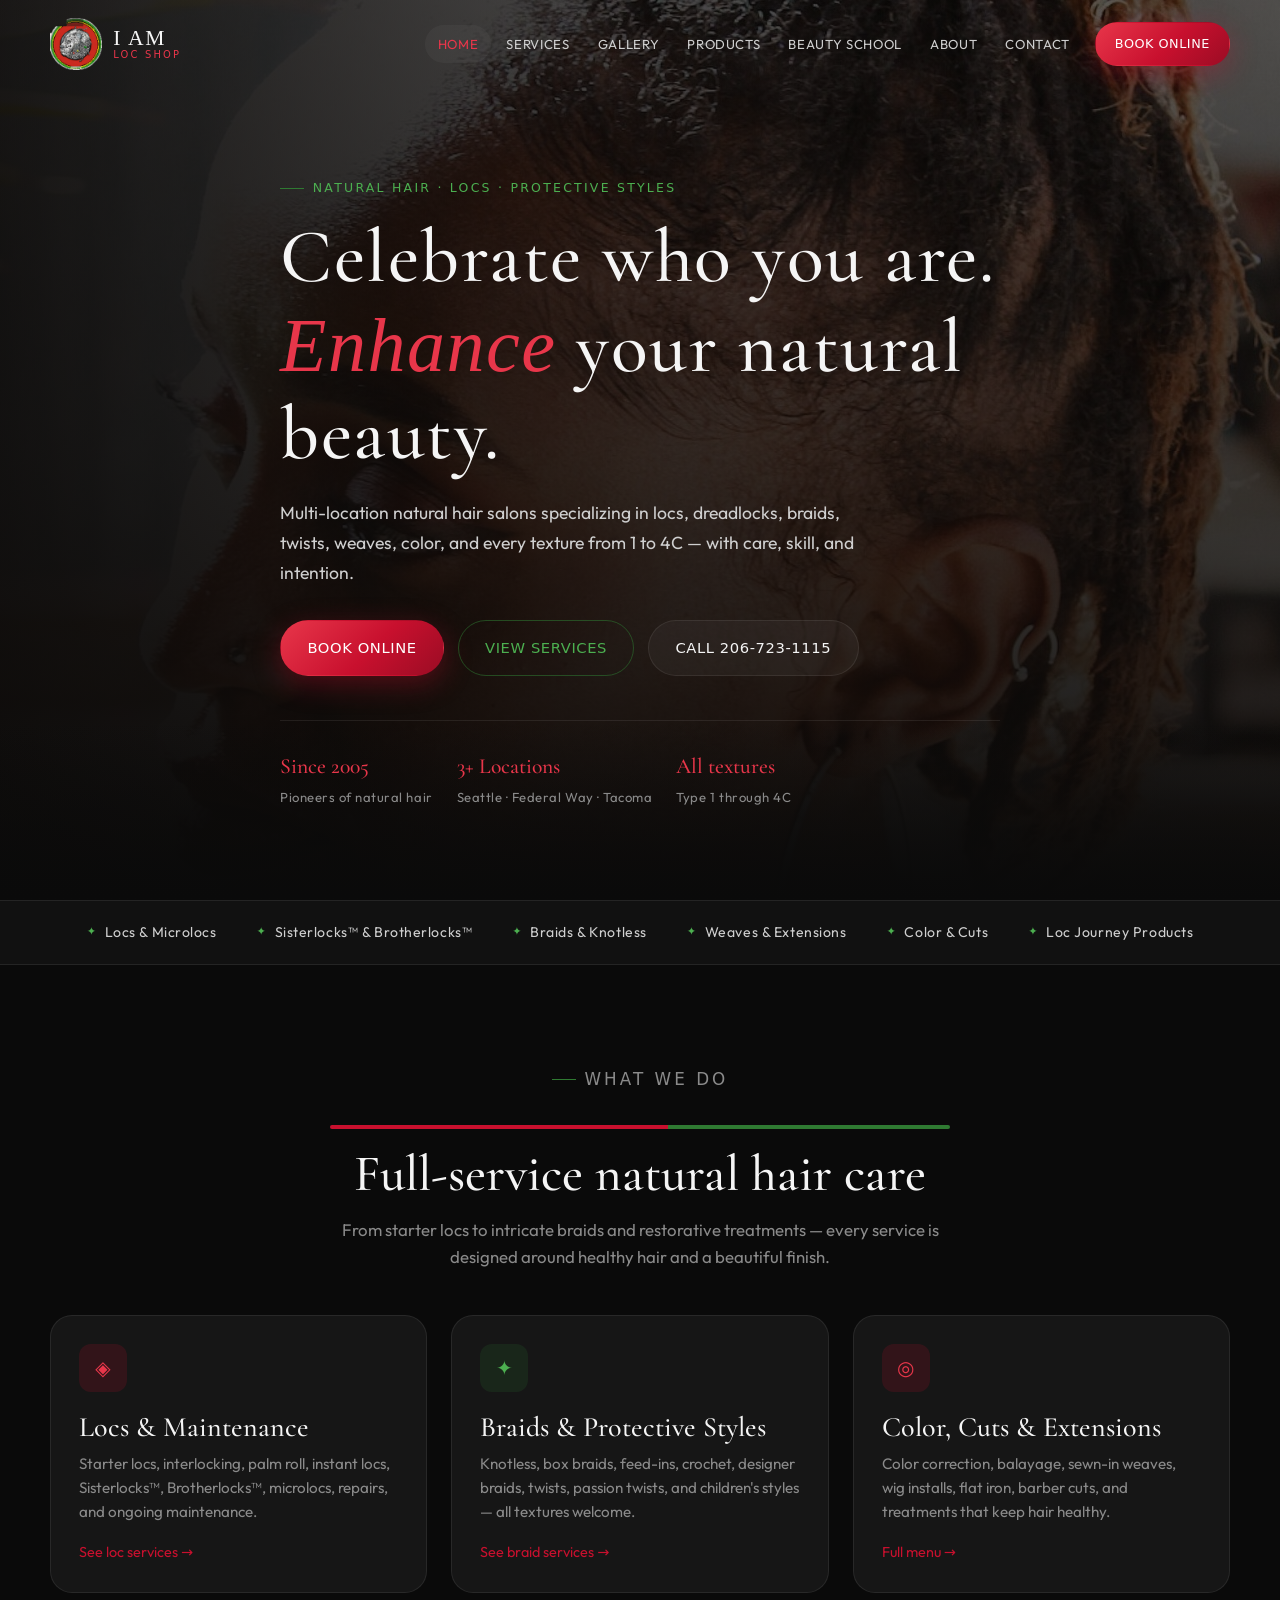
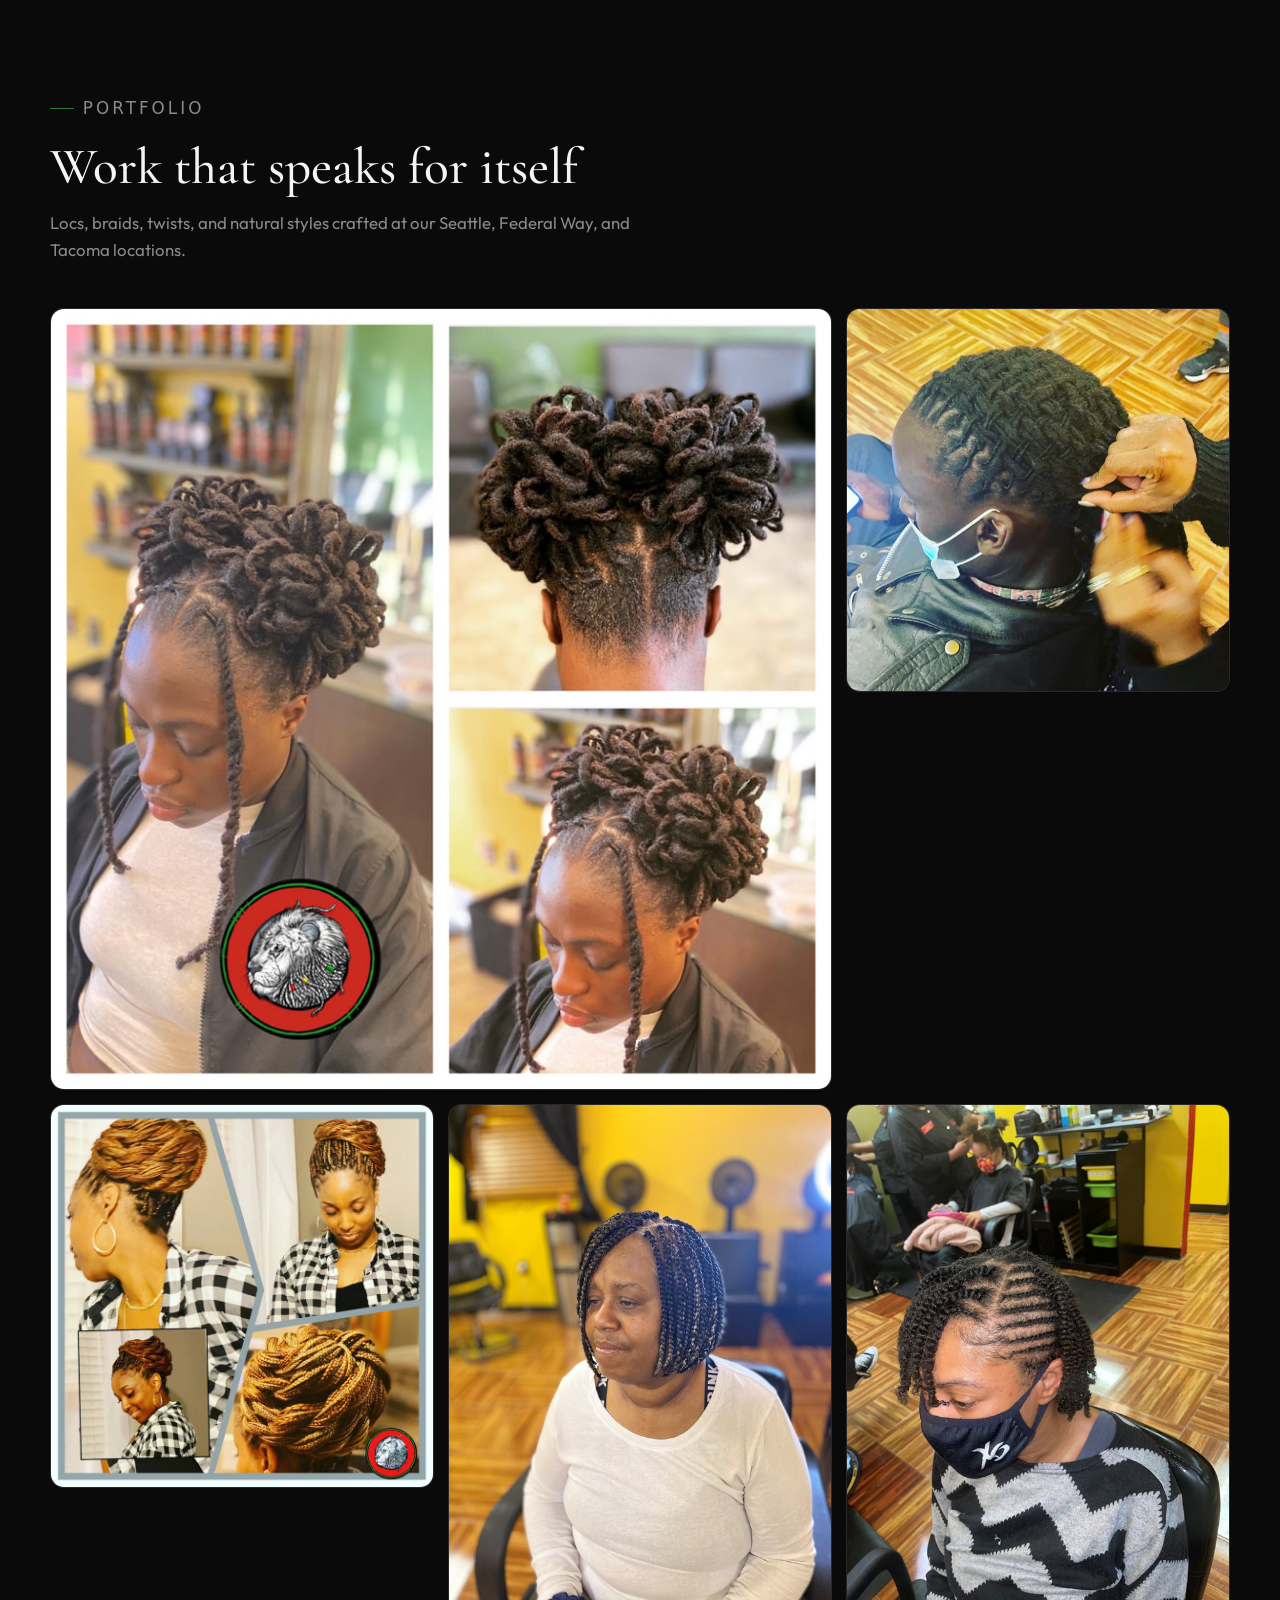
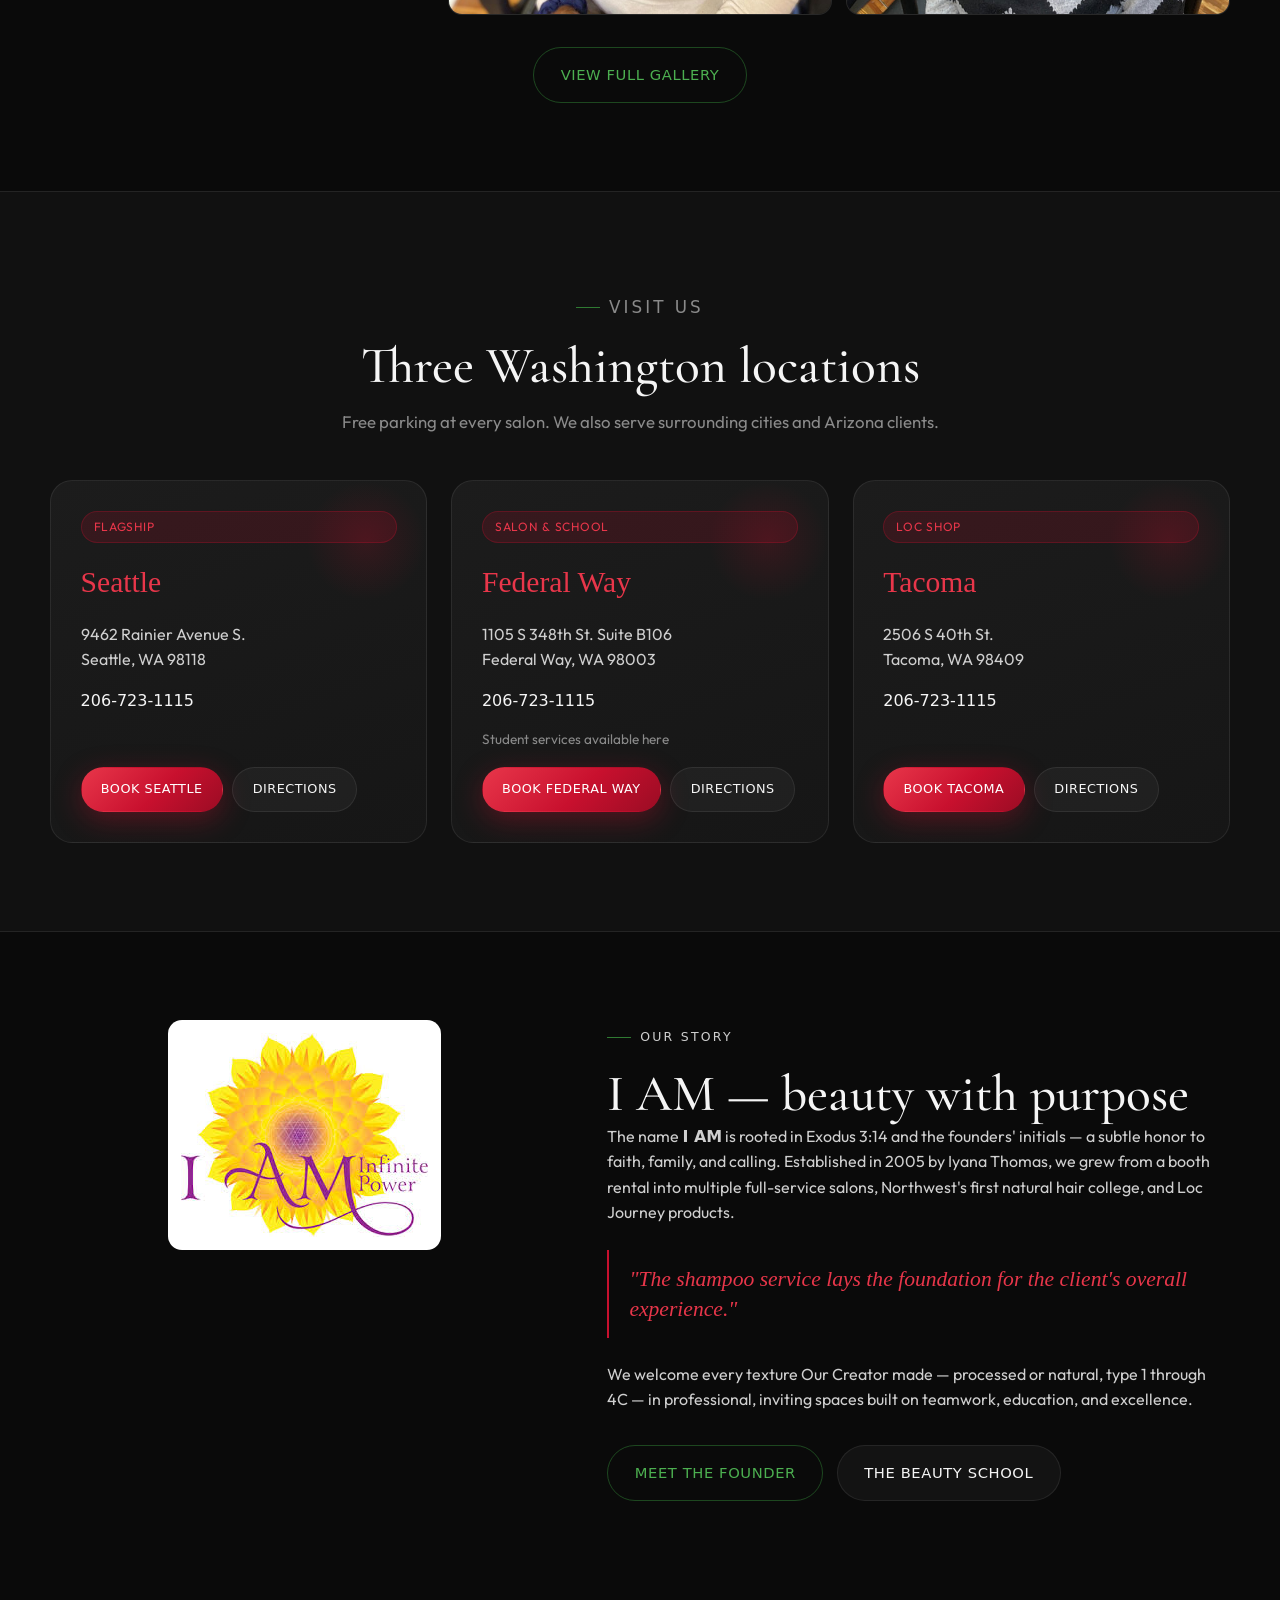
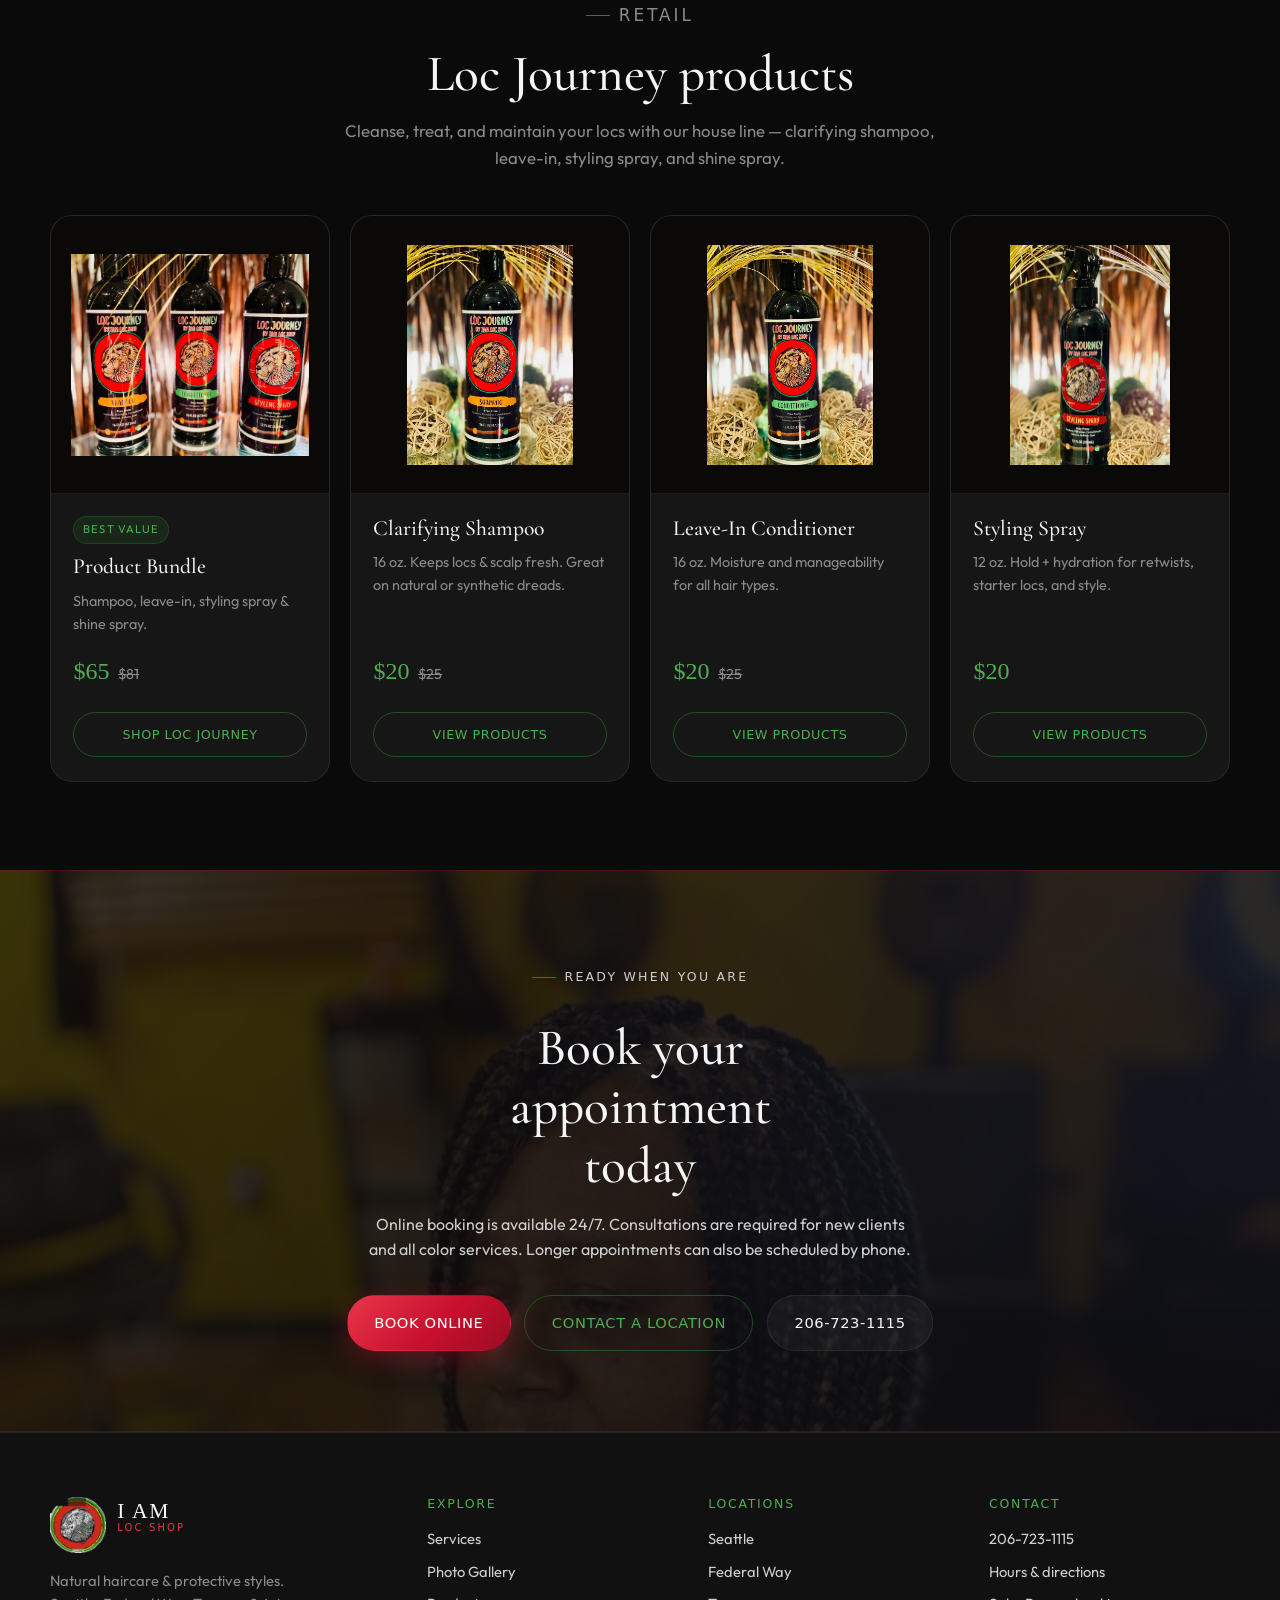
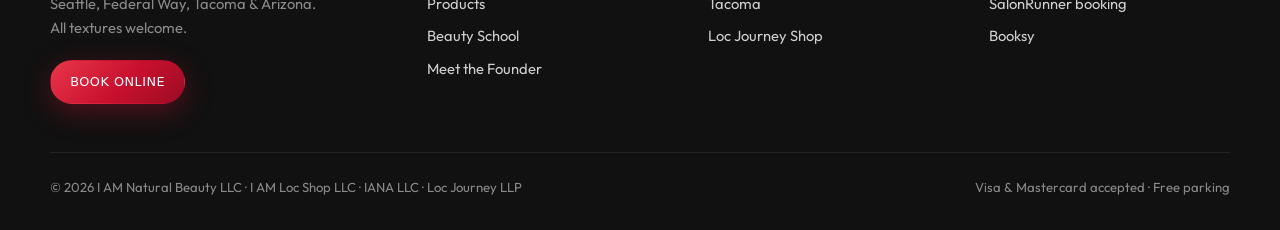
==== index.html @ d6b42af1 "Initial commit: I AM Loc Shop red theme static site. Standalone HTML/CSS/JS with local fonts, galler" ====
<!DOCTYPE html>
<html lang="en">
<head>
  <meta charset="UTF-8" />
  <meta name="viewport" content="width=device-width, initial-scale=1.0" />
  <title>I AM Loc Shop [Red] | Natural Hair Salon — Seattle, Federal Way, Tacoma &amp; Arizona</title>
  <meta name="description" content="Premier natural haircare &amp; protective styles salon for locs, dreadlocks, braids, weaves, twists, color, and more. Locations in Seattle, Federal Way, Tacoma, WA and Arizona." />
  <link rel="preload" href="assets/fonts/Outfit-normal-400-28.woff2" as="font" type="font/woff2" crossorigin />
  <link rel="preload" href="assets/fonts/CormorantGaramond-normal-500-19.woff2" as="font" type="font/woff2" crossorigin />
  <link rel="stylesheet" href="css/fonts.css" />
  <link rel="stylesheet" href="css/styles.css" />
  <link rel="icon" href="assets/favicon-32.png" type="image/png" />
</head>
<body>
  <header class="site-header">
    <div class="header-inner">
      <a href="index.html" class="logo" aria-label="I AM Loc Shop home">
        <img src="assets/logo.png" alt="I AM Loc Shop logo" width="52" height="52" />
        <div class="logo-text">I AM<span>Loc Shop</span></div>
      </a>
      <nav class="nav" aria-label="Primary">
        <a href="index.html" class="active">Home</a>
        <a href="services.html">Services</a>
        <a href="gallery.html">Gallery</a>
        <a href="products.html">Products</a>
        <a href="school.html">Beauty School</a>
        <a href="about.html">About</a>
        <a href="contact.html">Contact</a>
      </nav>
      <div class="header-cta">
        <a class="btn btn-primary btn-sm" href="https://app.salonrunner.com/customer/login.htm?id=27728" target="_blank" rel="noopener">Book Online</a>
        <button class="nav-toggle" type="button" aria-label="Open menu" aria-expanded="false"><span></span></button>
      </div>
    </div>
  </header>

  <main>
    <section class="hero">
      <div class="hero-bg" aria-hidden="true"></div>
      <div class="hero-content">
        <p class="eyebrow">Natural hair · Locs · Protective styles</p>
        <h1>Celebrate who you are.<br /><em>Enhance</em> your natural beauty.</h1>
        <p class="lead" style="margin-top:1.25rem">
          Multi-location natural hair salons specializing in locs, dreadlocks, braids, twists, weaves, color, and every texture from 1 to 4C — with care, skill, and intention.
        </p>
        <div class="hero-actions">
          <a class="btn btn-primary" href="https://app.salonrunner.com/customer/login.htm?id=27728" target="_blank" rel="noopener">Book Online</a>
          <a class="btn btn-outline" href="services.html">View Services</a>
          <a class="btn btn-ghost" href="tel:2067231115">Call 206-723-1115</a>
        </div>
        <div class="hero-meta">
          <div>
            <strong>Since 2005</strong>
            <span>Pioneers of natural hair</span>
          </div>
          <div>
            <strong>3+ Locations</strong>
            <span>Seattle · Federal Way · Tacoma</span>
          </div>
          <div>
            <strong>All textures</strong>
            <span>Type 1 through 4C</span>
          </div>
        </div>
      </div>
    </section>

    <div class="strip">
      <div class="container strip-inner">
        <span>Locs &amp; Microlocs</span>
        <span>Sisterlocks™ &amp; Brotherlocks™</span>
        <span>Braids &amp; Knotless</span>
        <span>Weaves &amp; Extensions</span>
        <span>Color &amp; Cuts</span>
        <span>Loc Journey Products</span>
      </div>
    </div>

    <section class="section">
      <div class="container">
        <div class="section-head center reveal">
          <p class="eyebrow">What we do</p>
          <div class="brand-bar" aria-hidden="true"><span></span><span></span></div>
          <h2>Full-service natural hair care</h2>
          <p>From starter locs to intricate braids and restorative treatments — every service is designed around healthy hair and a beautiful finish.</p>
        </div>
        <div class="grid-3">
          <article class="card reveal">
            <div class="card-icon">◈</div>
            <h3>Locs &amp; Maintenance</h3>
            <p>Starter locs, interlocking, palm roll, instant locs, Sisterlocks™, Brotherlocks™, microlocs, repairs, and ongoing maintenance.</p>
            <a href="services.html#locs" class="text-gold" style="display:inline-block;margin-top:1rem;font-size:0.9rem">See loc services →</a>
          </article>
          <article class="card reveal">
            <div class="card-icon">✦</div>
            <h3>Braids &amp; Protective Styles</h3>
            <p>Knotless, box braids, feed-ins, crochet, designer braids, twists, passion twists, and children's styles — all textures welcome.</p>
            <a href="services.html#braids" class="text-gold" style="display:inline-block;margin-top:1rem;font-size:0.9rem">See braid services →</a>
          </article>
          <article class="card reveal">
            <div class="card-icon">◎</div>
            <h3>Color, Cuts &amp; Extensions</h3>
            <p>Color correction, balayage, sewn-in weaves, wig installs, flat iron, barber cuts, and treatments that keep hair healthy.</p>
            <a href="services.html" class="text-gold" style="display:inline-block;margin-top:1rem;font-size:0.9rem">Full menu →</a>
          </article>
        </div>
      </div>
    </section>

    <section class="section" style="padding-top:0">
      <div class="container">
        <div class="section-head reveal">
          <p class="eyebrow">Portfolio</p>
          <h2>Work that speaks for itself</h2>
          <p>Locs, braids, twists, and natural styles crafted at our Seattle, Federal Way, and Tacoma locations.</p>
        </div>
        <div class="gallery-grid reveal">
          <figure class="gallery-item">
            <img src="assets/gallery-1.jpg" alt="Loc petal style collage" loading="lazy" />
            <figcaption>Loc styles</figcaption>
          </figure>
          <figure class="gallery-item">
            <img src="assets/gallery-5.jpg" alt="Finished loc style" loading="lazy" />
            <figcaption>Locs</figcaption>
          </figure>
          <figure class="gallery-item">
            <img src="assets/gallery-3.jpg" alt="Single braids style" loading="lazy" />
            <figcaption>Braids</figcaption>
          </figure>
          <figure class="gallery-item">
            <img src="assets/gallery-11.jpg" alt="Braid design" loading="lazy" />
            <figcaption>Designer braids</figcaption>
          </figure>
          <figure class="gallery-item">
            <img src="assets/gallery-12.jpg" alt="Twist style" loading="lazy" />
            <figcaption>Twists</figcaption>
          </figure>
        </div>
        <div style="text-align:center;margin-top:2rem" class="reveal">
          <a class="btn btn-outline" href="gallery.html">View full gallery</a>
        </div>
      </div>
    </section>

    <section class="section" style="background:var(--bg-elevated);border-block:1px solid var(--border-soft)">
      <div class="container">
        <div class="section-head center reveal">
          <p class="eyebrow">Visit us</p>
          <h2>Three Washington locations</h2>
          <p>Free parking at every salon. We also serve surrounding cities and Arizona clients.</p>
        </div>
        <div class="grid-3">
          <article class="location-card reveal">
            <span class="pill">Flagship</span>
            <div class="city">Seattle</div>
            <address>9462 Rainier Avenue S.<br />Seattle, WA 98118</address>
            <a class="phone" href="tel:2067231115">206-723-1115</a>
            <div class="card-actions">
              <a class="btn btn-primary btn-sm" href="https://app.salonrunner.com/customer/login.htm?id=27728" target="_blank" rel="noopener">Book Seattle</a>
              <a class="btn btn-ghost btn-sm" href="https://maps.google.com/?q=9462+Rainier+Avenue+S+Seattle+WA+98118" target="_blank" rel="noopener">Directions</a>
            </div>
          </article>
          <article class="location-card reveal">
            <span class="pill">Salon &amp; School</span>
            <div class="city">Federal Way</div>
            <address>1105 S 348th St. Suite B106<br />Federal Way, WA 98003</address>
            <a class="phone" href="tel:2067231115">206-723-1115</a>
            <p class="text-muted" style="font-size:0.85rem">Student services available here</p>
            <div class="card-actions">
              <a class="btn btn-primary btn-sm" href="https://app.salonrunner.com/customer/login.htm?id=27728" target="_blank" rel="noopener">Book Federal Way</a>
              <a class="btn btn-ghost btn-sm" href="https://maps.google.com/?q=1105+S+348th+St+Suite+B106+Federal+Way+WA+98003" target="_blank" rel="noopener">Directions</a>
            </div>
          </article>
          <article class="location-card reveal">
            <span class="pill">Loc Shop</span>
            <div class="city">Tacoma</div>
            <address>2506 S 40th St.<br />Tacoma, WA 98409</address>
            <a class="phone" href="tel:2067231115">206-723-1115</a>
            <div class="card-actions">
              <a class="btn btn-primary btn-sm" href="https://app.salonrunner.com/customer/login.htm?id=27728" target="_blank" rel="noopener">Book Tacoma</a>
              <a class="btn btn-ghost btn-sm" href="https://maps.google.com/?q=2506+S+40th+St+Tacoma+WA+98409" target="_blank" rel="noopener">Directions</a>
            </div>
          </article>
        </div>
      </div>
    </section>

    <section class="section">
      <div class="container about-grid">
        <div class="about-photo reveal">
          <img src="assets/founder.jpg" alt="I AM Infinite Power — founder branding" width="247" height="204" />
        </div>
        <div class="about-copy reveal">
          <p class="eyebrow">Our story</p>
          <h2>I AM — beauty with purpose</h2>
          <p>
            The name <strong>I AM</strong> is rooted in Exodus 3:14 and the founders' initials — a subtle honor to faith, family, and calling. Established in 2005 by Iyana Thomas, we grew from a booth rental into multiple full-service salons, Northwest's first natural hair college, and Loc Journey products.
          </p>
          <blockquote>"The shampoo service lays the foundation for the client's overall experience."</blockquote>
          <p>
            We welcome every texture Our Creator made — processed or natural, type 1 through 4C — in professional, inviting spaces built on teamwork, education, and excellence.
          </p>
          <div class="hero-actions">
            <a class="btn btn-outline" href="about.html">Meet the founder</a>
            <a class="btn btn-ghost" href="school.html">The beauty school</a>
          </div>
        </div>
      </div>
    </section>

    <section class="section" style="padding-top:0">
      <div class="container">
        <div class="section-head center reveal">
          <p class="eyebrow">Retail</p>
          <h2>Loc Journey products</h2>
          <p>Cleanse, treat, and maintain your locs with our house line — clarifying shampoo, leave-in, styling spray, and shine spray.</p>
        </div>
        <div class="grid-4">
          <article class="product-card reveal">
            <div class="img-wrap"><img src="assets/product-bundle.jpeg" alt="Loc Journey Product Bundle" loading="lazy" /></div>
            <div class="body">
              <span class="badge">Best value</span>
              <h3>Product Bundle</h3>
              <p>Shampoo, leave-in, styling spray &amp; shine spray.</p>
              <div class="pricing"><span class="now">$65</span><span class="was">$81</span></div>
              <a class="btn btn-outline btn-sm btn-block" href="https://www.loc-journey.com/s/shop" target="_blank" rel="noopener">Shop Loc Journey</a>
            </div>
          </article>
          <article class="product-card reveal">
            <div class="img-wrap"><img src="assets/product-shampoo.jpeg" alt="Loc Journey Clarifying Shampoo" loading="lazy" /></div>
            <div class="body">
              <h3>Clarifying Shampoo</h3>
              <p>16 oz. Keeps locs &amp; scalp fresh. Great on natural or synthetic dreads.</p>
              <div class="pricing"><span class="now">$20</span><span class="was">$25</span></div>
              <a class="btn btn-outline btn-sm btn-block" href="products.html">View products</a>
            </div>
          </article>
          <article class="product-card reveal">
            <div class="img-wrap"><img src="assets/product-conditioner.jpeg" alt="Loc Journey Leave-In Conditioner" loading="lazy" /></div>
            <div class="body">
              <h3>Leave-In Conditioner</h3>
              <p>16 oz. Moisture and manageability for all hair types.</p>
              <div class="pricing"><span class="now">$20</span><span class="was">$25</span></div>
              <a class="btn btn-outline btn-sm btn-block" href="products.html">View products</a>
            </div>
          </article>
          <article class="product-card reveal">
            <div class="img-wrap"><img src="assets/product-styling.jpeg" alt="Loc Journey Styling Spray" loading="lazy" /></div>
            <div class="body">
              <h3>Styling Spray</h3>
              <p>12 oz. Hold + hydration for retwists, starter locs, and style.</p>
              <div class="pricing"><span class="now">$20</span></div>
              <a class="btn btn-outline btn-sm btn-block" href="products.html">View products</a>
            </div>
          </article>
        </div>
      </div>
    </section>

    <section class="cta-band">
      <div class="container reveal">
        <p class="eyebrow" style="justify-content:center">Ready when you are</p>
        <h2>Book your appointment today</h2>
        <p>Online booking is available 24/7. Consultations are required for new clients and all color services. Longer appointments can also be scheduled by phone.</p>
        <div class="cta-actions">
          <a class="btn btn-primary" href="https://app.salonrunner.com/customer/login.htm?id=27728" target="_blank" rel="noopener">Book Online</a>
          <a class="btn btn-outline" href="contact.html">Contact a location</a>
          <a class="btn btn-ghost" href="tel:2067231115">206-723-1115</a>
        </div>
      </div>
    </section>
  </main>

  <footer class="site-footer">
    <div class="container">
      <div class="footer-grid">
        <div class="footer-brand">
          <a href="index.html" class="logo" aria-label="I AM Loc Shop home">
            <img src="assets/logo.png" alt="I AM Loc Shop logo" width="56" height="56" />
            <div class="logo-text">I AM<span>Loc Shop</span></div>
          </a>
          <p>Natural haircare &amp; protective styles. Seattle, Federal Way, Tacoma &amp; Arizona. All textures welcome.</p>
          <a class="btn btn-primary btn-sm" href="https://app.salonrunner.com/customer/login.htm?id=27728" target="_blank" rel="noopener">Book Online</a>
        </div>
        <div class="footer-col">
          <h4>Explore</h4>
          <a href="services.html">Services</a>
          <a href="gallery.html">Photo Gallery</a>
          <a href="products.html">Products</a>
          <a href="school.html">Beauty School</a>
          <a href="about.html">Meet the Founder</a>
        </div>
        <div class="footer-col">
          <h4>Locations</h4>
          <a href="contact.html">Seattle</a>
          <a href="contact.html">Federal Way</a>
          <a href="contact.html">Tacoma</a>
          <a href="https://www.loc-journey.com/s/shop" target="_blank" rel="noopener">Loc Journey Shop</a>
        </div>
        <div class="footer-col">
          <h4>Contact</h4>
          <a href="tel:2067231115">206-723-1115</a>
          <a href="contact.html">Hours &amp; directions</a>
          <a href="https://app.salonrunner.com/customer/login.htm?id=27728" target="_blank" rel="noopener">SalonRunner booking</a>
          <a href="http://iamlocshop87.booksy.com/h/" target="_blank" rel="noopener">Booksy</a>
        </div>
      </div>
      <div class="footer-bottom">
        <span>&copy; <span data-year></span> I AM Natural Beauty LLC · I AM Loc Shop LLC · IANA LLC · Loc Journey LLP</span>
        <span>Visa &amp; Mastercard accepted · Free parking</span>
      </div>
    </div>
  </footer>

  <script src="js/main.js"></script>
</body>
</html>
---- css/fonts.css ----
/* Local self-hosted fonts
   font-display: optional reduces late-swap layout jump on refresh
*/

@font-face {
  font-family: 'Cormorant Garamond';
  font-style: italic;
  font-weight: 400;
  font-display: optional;
  src: url('../assets/fonts/CormorantGaramond-italic-400-0.woff2') format('woff2');
  unicode-range: U+0460-052F, U+1C80-1C8A, U+20B4, U+2DE0-2DFF, U+A640-A69F, U+FE2E-FE2F;
}

@font-face {
  font-family: 'Cormorant Garamond';
  font-style: italic;
  font-weight: 400;
  font-display: optional;
  src: url('../assets/fonts/CormorantGaramond-italic-400-1.woff2') format('woff2');
  unicode-range: U+0301, U+0400-045F, U+0490-0491, U+04B0-04B1, U+2116;
}

@font-face {
  font-family: 'Cormorant Garamond';
  font-style: italic;
  font-weight: 400;
  font-display: optional;
  src: url('../assets/fonts/CormorantGaramond-italic-400-2.woff2') format('woff2');
  unicode-range: U+0102-0103, U+0110-0111, U+0128-0129, U+0168-0169, U+01A0-01A1, U+01AF-01B0, U+0300-0301, U+0303-0304, U+0308-0309, U+0323, U+0329, U+1EA0-1EF9, U+20AB;
}

@font-face {
  font-family: 'Cormorant Garamond';
  font-style: italic;
  font-weight: 400;
  font-display: optional;
  src: url('../assets/fonts/CormorantGaramond-italic-400-3.woff2') format('woff2');
  unicode-range: U+0100-02BA, U+02BD-02C5, U+02C7-02CC, U+02CE-02D7, U+02DD-02FF, U+0304, U+0308, U+0329, U+1D00-1DBF, U+1E00-1E9F, U+1EF2-1EFF, U+2020, U+20A0-20AB, U+20AD-20C0, U+2113, U+2C60-2C7F, U+A720-A7FF;
}

@font-face {
  font-family: 'Cormorant Garamond';
  font-style: italic;
  font-weight: 400;
  font-display: optional;
  src: url('../assets/fonts/CormorantGaramond-italic-400-4.woff2') format('woff2');
  unicode-range: U+0000-00FF, U+0131, U+0152-0153, U+02BB-02BC, U+02C6, U+02DA, U+02DC, U+0304, U+0308, U+0329, U+2000-206F, U+20AC, U+2122, U+2191, U+2193, U+2212, U+2215, U+FEFF, U+FFFD;
}

@font-face {
  font-family: 'Cormorant Garamond';
  font-style: italic;
  font-weight: 500;
  font-display: optional;
  src: url('../assets/fonts/CormorantGaramond-italic-500-5.woff2') format('woff2');
  unicode-range: U+0460-052F, U+1C80-1C8A, U+20B4, U+2DE0-2DFF, U+A640-A69F, U+FE2E-FE2F;
}

@font-face {
  font-family: 'Cormorant Garamond';
  font-style: italic;
  font-weight: 500;
  font-display: optional;
  src: url('../assets/fonts/CormorantGaramond-italic-500-6.woff2') format('woff2');
  unicode-range: U+0301, U+0400-045F, U+0490-0491, U+04B0-04B1, U+2116;
}

@font-face {
  font-family: 'Cormorant Garamond';
  font-style: italic;
  font-weight: 500;
  font-display: optional;
  src: url('../assets/fonts/CormorantGaramond-italic-500-7.woff2') format('woff2');
  unicode-range: U+0102-0103, U+0110-0111, U+0128-0129, U+0168-0169, U+01A0-01A1, U+01AF-01B0, U+0300-0301, U+0303-0304, U+0308-0309, U+0323, U+0329, U+1EA0-1EF9, U+20AB;
}

@font-face {
  font-family: 'Cormorant Garamond';
  font-style: italic;
  font-weight: 500;
  font-display: optional;
  src: url('../assets/fonts/CormorantGaramond-italic-500-8.woff2') format('woff2');
  unicode-range: U+0100-02BA, U+02BD-02C5, U+02C7-02CC, U+02CE-02D7, U+02DD-02FF, U+0304, U+0308, U+0329, U+1D00-1DBF, U+1E00-1E9F, U+1EF2-1EFF, U+2020, U+20A0-20AB, U+20AD-20C0, U+2113, U+2C60-2C7F, U+A720-A7FF;
}

@font-face {
  font-family: 'Cormorant Garamond';
  font-style: italic;
  font-weight: 500;
  font-display: optional;
  src: url('../assets/fonts/CormorantGaramond-italic-500-9.woff2') format('woff2');
  unicode-range: U+0000-00FF, U+0131, U+0152-0153, U+02BB-02BC, U+02C6, U+02DA, U+02DC, U+0304, U+0308, U+0329, U+2000-206F, U+20AC, U+2122, U+2191, U+2193, U+2212, U+2215, U+FEFF, U+FFFD;
}

@font-face {
  font-family: 'Cormorant Garamond';
  font-style: normal;
  font-weight: 400;
  font-display: optional;
  src: url('../assets/fonts/CormorantGaramond-normal-400-10.woff2') format('woff2');
  unicode-range: U+0460-052F, U+1C80-1C8A, U+20B4, U+2DE0-2DFF, U+A640-A69F, U+FE2E-FE2F;
}

@font-face {
  font-family: 'Cormorant Garamond';
  font-style: normal;
  font-weight: 400;
  font-display: optional;
  src: url('../assets/fonts/CormorantGaramond-normal-400-11.woff2') format('woff2');
  unicode-range: U+0301, U+0400-045F, U+0490-0491, U+04B0-04B1, U+2116;
}

@font-face {
  font-family: 'Cormorant Garamond';
  font-style: normal;
  font-weight: 400;
  font-display: optional;
  src: url('../assets/fonts/CormorantGaramond-normal-400-12.woff2') format('woff2');
  unicode-range: U+0102-0103, U+0110-0111, U+0128-0129, U+0168-0169, U+01A0-01A1, U+01AF-01B0, U+0300-0301, U+0303-0304, U+0308-0309, U+0323, U+0329, U+1EA0-1EF9, U+20AB;
}

@font-face {
  font-family: 'Cormorant Garamond';
  font-style: normal;
  font-weight: 400;
  font-display: optional;
  src: url('../assets/fonts/CormorantGaramond-normal-400-13.woff2') format('woff2');
  unicode-range: U+0100-02BA, U+02BD-02C5, U+02C7-02CC, U+02CE-02D7, U+02DD-02FF, U+0304, U+0308, U+0329, U+1D00-1DBF, U+1E00-1E9F, U+1EF2-1EFF, U+2020, U+20A0-20AB, U+20AD-20C0, U+2113, U+2C60-2C7F, U+A720-A7FF;
}

@font-face {
  font-family: 'Cormorant Garamond';
  font-style: normal;
  font-weight: 400;
  font-display: optional;
  src: url('../assets/fonts/CormorantGaramond-normal-400-14.woff2') format('woff2');
  unicode-range: U+0000-00FF, U+0131, U+0152-0153, U+02BB-02BC, U+02C6, U+02DA, U+02DC, U+0304, U+0308, U+0329, U+2000-206F, U+20AC, U+2122, U+2191, U+2193, U+2212, U+2215, U+FEFF, U+FFFD;
}

@font-face {
  font-family: 'Cormorant Garamond';
  font-style: normal;
  font-weight: 500;
  font-display: optional;
  src: url('../assets/fonts/CormorantGaramond-normal-500-15.woff2') format('woff2');
  unicode-range: U+0460-052F, U+1C80-1C8A, U+20B4, U+2DE0-2DFF, U+A640-A69F, U+FE2E-FE2F;
}

@font-face {
  font-family: 'Cormorant Garamond';
  font-style: normal;
  font-weight: 500;
  font-display: optional;
  src: url('../assets/fonts/CormorantGaramond-normal-500-16.woff2') format('woff2');
  unicode-range: U+0301, U+0400-045F, U+0490-0491, U+04B0-04B1, U+2116;
}

@font-face {
  font-family: 'Cormorant Garamond';
  font-style: normal;
  font-weight: 500;
  font-display: optional;
  src: url('../assets/fonts/CormorantGaramond-normal-500-17.woff2') format('woff2');
  unicode-range: U+0102-0103, U+0110-0111, U+0128-0129, U+0168-0169, U+01A0-01A1, U+01AF-01B0, U+0300-0301, U+0303-0304, U+0308-0309, U+0323, U+0329, U+1EA0-1EF9, U+20AB;
}

@font-face {
  font-family: 'Cormorant Garamond';
  font-style: normal;
  font-weight: 500;
  font-display: optional;
  src: url('../assets/fonts/CormorantGaramond-normal-500-18.woff2') format('woff2');
  unicode-range: U+0100-02BA, U+02BD-02C5, U+02C7-02CC, U+02CE-02D7, U+02DD-02FF, U+0304, U+0308, U+0329, U+1D00-1DBF, U+1E00-1E9F, U+1EF2-1EFF, U+2020, U+20A0-20AB, U+20AD-20C0, U+2113, U+2C60-2C7F, U+A720-A7FF;
}

@font-face {
  font-family: 'Cormorant Garamond';
  font-style: normal;
  font-weight: 500;
  font-display: optional;
  src: url('../assets/fonts/CormorantGaramond-normal-500-19.woff2') format('woff2');
  unicode-range: U+0000-00FF, U+0131, U+0152-0153, U+02BB-02BC, U+02C6, U+02DA, U+02DC, U+0304, U+0308, U+0329, U+2000-206F, U+20AC, U+2122, U+2191, U+2193, U+2212, U+2215, U+FEFF, U+FFFD;
}

@font-face {
  font-family: 'Cormorant Garamond';
  font-style: normal;
  font-weight: 600;
  font-display: optional;
  src: url('../assets/fonts/CormorantGaramond-normal-600-20.woff2') format('woff2');
  unicode-range: U+0460-052F, U+1C80-1C8A, U+20B4, U+2DE0-2DFF, U+A640-A69F, U+FE2E-FE2F;
}

@font-face {
  font-family: 'Cormorant Garamond';
  font-style: normal;
  font-weight: 600;
  font-display: optional;
  src: url('../assets/fonts/CormorantGaramond-normal-600-21.woff2') format('woff2');
  unicode-range: U+0301, U+0400-045F, U+0490-0491, U+04B0-04B1, U+2116;
}

@font-face {
  font-family: 'Cormorant Garamond';
  font-style: normal;
  font-weight: 600;
  font-display: optional;
  src: url('../assets/fonts/CormorantGaramond-normal-600-22.woff2') format('woff2');
  unicode-range: U+0102-0103, U+0110-0111, U+0128-0129, U+0168-0169, U+01A0-01A1, U+01AF-01B0, U+0300-0301, U+0303-0304, U+0308-0309, U+0323, U+0329, U+1EA0-1EF9, U+20AB;
}

@font-face {
  font-family: 'Cormorant Garamond';
  font-style: normal;
  font-weight: 600;
  font-display: optional;
  src: url('../assets/fonts/CormorantGaramond-normal-600-23.woff2') format('woff2');
  unicode-range: U+0100-02BA, U+02BD-02C5, U+02C7-02CC, U+02CE-02D7, U+02DD-02FF, U+0304, U+0308, U+0329, U+1D00-1DBF, U+1E00-1E9F, U+1EF2-1EFF, U+2020, U+20A0-20AB, U+20AD-20C0, U+2113, U+2C60-2C7F, U+A720-A7FF;
}

@font-face {
  font-family: 'Cormorant Garamond';
  font-style: normal;
  font-weight: 600;
  font-display: optional;
  src: url('../assets/fonts/CormorantGaramond-normal-600-24.woff2') format('woff2');
  unicode-range: U+0000-00FF, U+0131, U+0152-0153, U+02BB-02BC, U+02C6, U+02DA, U+02DC, U+0304, U+0308, U+0329, U+2000-206F, U+20AC, U+2122, U+2191, U+2193, U+2212, U+2215, U+FEFF, U+FFFD;
}

@font-face {
  font-family: 'Outfit';
  font-style: normal;
  font-weight: 300;
  font-display: optional;
  src: url('../assets/fonts/Outfit-normal-300-25.woff2') format('woff2');
  unicode-range: U+0100-02BA, U+02BD-02C5, U+02C7-02CC, U+02CE-02D7, U+02DD-02FF, U+0304, U+0308, U+0329, U+1D00-1DBF, U+1E00-1E9F, U+1EF2-1EFF, U+2020, U+20A0-20AB, U+20AD-20C0, U+2113, U+2C60-2C7F, U+A720-A7FF;
}

@font-face {
  font-family: 'Outfit';
  font-style: normal;
  font-weight: 300;
  font-display: optional;
  src: url('../assets/fonts/Outfit-normal-300-26.woff2') format('woff2');
  unicode-range: U+0000-00FF, U+0131, U+0152-0153, U+02BB-02BC, U+02C6, U+02DA, U+02DC, U+0304, U+0308, U+0329, U+2000-206F, U+20AC, U+2122, U+2191, U+2193, U+2212, U+2215, U+FEFF, U+FFFD;
}

@font-face {
  font-family: 'Outfit';
  font-style: normal;
  font-weight: 400;
  font-display: optional;
  src: url('../assets/fonts/Outfit-normal-400-27.woff2') format('woff2');
  unicode-range: U+0100-02BA, U+02BD-02C5, U+02C7-02CC, U+02CE-02D7, U+02DD-02FF, U+0304, U+0308, U+0329, U+1D00-1DBF, U+1E00-1E9F, U+1EF2-1EFF, U+2020, U+20A0-20AB, U+20AD-20C0, U+2113, U+2C60-2C7F, U+A720-A7FF;
}

@font-face {
  font-family: 'Outfit';
  font-style: normal;
  font-weight: 400;
  font-display: optional;
  src: url('../assets/fonts/Outfit-normal-400-28.woff2') format('woff2');
  unicode-range: U+0000-00FF, U+0131, U+0152-0153, U+02BB-02BC, U+02C6, U+02DA, U+02DC, U+0304, U+0308, U+0329, U+2000-206F, U+20AC, U+2122, U+2191, U+2193, U+2212, U+2215, U+FEFF, U+FFFD;
}

@font-face {
  font-family: 'Outfit';
  font-style: normal;
  font-weight: 500;
  font-display: optional;
  src: url('../assets/fonts/Outfit-normal-500-29.woff2') format('woff2');
  unicode-range: U+0100-02BA, U+02BD-02C5, U+02C7-02CC, U+02CE-02D7, U+02DD-02FF, U+0304, U+0308, U+0329, U+1D00-1DBF, U+1E00-1E9F, U+1EF2-1EFF, U+2020, U+20A0-20AB, U+20AD-20C0, U+2113, U+2C60-2C7F, U+A720-A7FF;
}

@font-face {
  font-family: 'Outfit';
  font-style: normal;
  font-weight: 500;
  font-display: optional;
  src: url('../assets/fonts/Outfit-normal-500-30.woff2') format('woff2');
  unicode-range: U+0000-00FF, U+0131, U+0152-0153, U+02BB-02BC, U+02C6, U+02DA, U+02DC, U+0304, U+0308, U+0329, U+2000-206F, U+20AC, U+2122, U+2191, U+2193, U+2212, U+2215, U+FEFF, U+FFFD;
}

@font-face {
  font-family: 'Outfit';
  font-style: normal;
  font-weight: 600;
  font-display: optional;
  src: url('../assets/fonts/Outfit-normal-600-31.woff2') format('woff2');
  unicode-range: U+0100-02BA, U+02BD-02C5, U+02C7-02CC, U+02CE-02D7, U+02DD-02FF, U+0304, U+0308, U+0329, U+1D00-1DBF, U+1E00-1E9F, U+1EF2-1EFF, U+2020, U+20A0-20AB, U+20AD-20C0, U+2113, U+2C60-2C7F, U+A720-A7FF;
}

@font-face {
  font-family: 'Outfit';
  font-style: normal;
  font-weight: 600;
  font-display: optional;
  src: url('../assets/fonts/Outfit-normal-600-32.woff2') format('woff2');
  unicode-range: U+0000-00FF, U+0131, U+0152-0153, U+02BB-02BC, U+02C6, U+02DA, U+02DC, U+0304, U+0308, U+0329, U+2000-206F, U+20AC, U+2122, U+2191, U+2193, U+2212, U+2215, U+FEFF, U+FFFD;
}

/* Fallback metric alignment when custom fonts are skipped */
@font-face {
  font-family: 'Outfit Fallback';
  src: local('Segoe UI'), local('Helvetica Neue'), local('Arial');
  size-adjust: 105%;
  ascent-override: 95%;
  descent-override: 25%;
  line-gap-override: 0%;
}

@font-face {
  font-family: 'Cormorant Fallback';
  src: local('Georgia'), local('Times New Roman');
  size-adjust: 112%;
  ascent-override: 90%;
  descent-override: 25%;
  line-gap-override: 0%;
}
---- css/styles.css ----
/* =========================================================
   I AM Loc Shop — RED theme (bizcard)
   Brand colors: black · red · green · white
   Package folder: iamlocshopmain/red/
   ========================================================= */

:root {
  /* Core surfaces — black card panel */
  --bg: #0a0a0a;
  --bg-elevated: #111111;
  --surface: #161616;
  --surface-2: #1c1c1c;

  /* Primary red — right panel + lion field */
  --red: #c8102e;
  --red-light: #e8364a;
  --red-deep: #9b0c24;
  --red-dim: rgba(200, 16, 46, 0.16);

  /* Accent green — bottom-right panel + logo ring */
  --green: #2f7a32;
  --green-light: #4caf50;
  --green-deep: #1e5a22;
  --green-dim: rgba(47, 122, 50, 0.16);

  /* Neutrals — white type on black */
  --cream: #f5f5f5;
  --cream-muted: #cfcfcf;
  --muted: #8a8a8a;
  --white: #ffffff;

  /* Borders & effects */
  --border: rgba(200, 16, 46, 0.28);
  --border-green: rgba(47, 122, 50, 0.35);
  --border-soft: rgba(255, 255, 255, 0.08);

  /* Legacy aliases (map gold → brand red for existing rules) */
  --gold: var(--red);
  --gold-light: var(--red-light);
  --gold-dim: var(--red-dim);
  --sage: var(--green);
  --danger: var(--red);

  --font-display: "Cormorant Garamond", "Cormorant Fallback", Georgia, "Times New Roman", serif;
  --font-body: "Outfit", "Outfit Fallback", system-ui, "Segoe UI", Roboto, "Helvetica Neue", Arial, sans-serif;
  --radius: 14px;
  --radius-lg: 22px;
  --shadow: 0 20px 50px rgba(0, 0, 0, 0.4);
  --header-h: 88px;
  --max: 1180px;
  --ease: cubic-bezier(0.22, 1, 0.36, 1);
}

*,
*::before,
*::after {
  box-sizing: border-box;
  margin: 0;
  padding: 0;
}

html {
  scroll-behavior: smooth;
}

body {
  font-family: var(--font-body);
  background: var(--bg);
  color: var(--cream);
  line-height: 1.6;
  font-size: 16px;
  min-height: 100vh;
  overflow-x: hidden;
  -webkit-font-smoothing: antialiased;
}

img {
  max-width: 100%;
  display: block;
}

a {
  color: inherit;
  text-decoration: none;
}

ul {
  list-style: none;
}

button,
input,
textarea,
select {
  font: inherit;
  color: inherit;
}

/* ---------- Utilities ---------- */
.container {
  width: min(100% - 2.5rem, var(--max));
  margin-inline: auto;
}

.section {
  padding: 5.5rem 0;
}

.section-sm {
  padding: 3.5rem 0;
}

.eyebrow {
  display: inline-flex;
  align-items: center;
  gap: 0.55rem;
  font-size: 0.78rem;
  letter-spacing: 0.18em;
  text-transform: uppercase;
  color: var(--green-light);
  font-weight: 500;
  margin-bottom: 1rem;
}

.eyebrow::before {
  content: "";
  width: 1.5rem;
  height: 1px;
  background: var(--green);
}

h1,
h2,
h3,
h4 {
  font-family: var(--font-display);
  font-weight: 500;
  line-height: 1.15;
  color: var(--cream);
}

h1 {
  font-size: clamp(2.75rem, 6vw, 4.75rem);
  letter-spacing: 0.02em;
}

h2 {
  font-size: clamp(2rem, 4vw, 3.25rem);
}

h3 {
  font-size: clamp(1.35rem, 2.2vw, 1.75rem);
}

.lead {
  font-size: 1.1rem;
  color: var(--cream-muted);
  max-width: 38rem;
  line-height: 1.7;
}

.text-muted {
  color: var(--muted);
}

.text-gold {
  color: var(--gold);
}

.text-center {
  text-align: center;
}

.mx-auto {
  margin-inline: auto;
}

.stack {
  display: flex;
  flex-direction: column;
  gap: 1rem;
}

.stack-lg {
  gap: 1.75rem;
}

.grid-2 {
  display: grid;
  grid-template-columns: repeat(2, 1fr);
  gap: 1.5rem;
}

.grid-3 {
  display: grid;
  grid-template-columns: repeat(3, 1fr);
  gap: 1.5rem;
}

.grid-4 {
  display: grid;
  grid-template-columns: repeat(4, 1fr);
  gap: 1.25rem;
}

@media (max-width: 900px) {
  .grid-3,
  .grid-4 {
    grid-template-columns: repeat(2, 1fr);
  }
}

@media (max-width: 640px) {
  .grid-2,
  .grid-3,
  .grid-4 {
    grid-template-columns: 1fr;
  }
}

/* ---------- Buttons ---------- */
.btn {
  display: inline-flex;
  align-items: center;
  justify-content: center;
  gap: 0.55rem;
  padding: 0.95rem 1.65rem;
  border-radius: 999px;
  border: 1px solid transparent;
  font-weight: 500;
  font-size: 0.92rem;
  letter-spacing: 0.04em;
  text-transform: uppercase;
  transition: all 0.3s var(--ease);
  cursor: pointer;
  white-space: nowrap;
}

.btn-primary {
  background: linear-gradient(135deg, var(--red-light), var(--red) 55%, var(--red-deep));
  color: var(--white);
  box-shadow: 0 8px 28px rgba(200, 16, 46, 0.35);
}

.btn-primary:hover {
  transform: translateY(-2px);
  box-shadow: 0 12px 36px rgba(200, 16, 46, 0.5);
}

.btn-outline {
  background: transparent;
  border-color: rgba(47, 122, 50, 0.55);
  color: var(--green-light);
}

.btn-outline:hover {
  background: var(--green-dim);
  border-color: var(--green);
  color: var(--cream);
}

.btn-ghost {
  background: rgba(255, 255, 255, 0.04);
  border-color: var(--border-soft);
  color: var(--cream);
}

.btn-ghost:hover {
  background: rgba(255, 255, 255, 0.08);
}

.btn-sm {
  padding: 0.7rem 1.2rem;
  font-size: 0.8rem;
}

.btn-block {
  width: 100%;
}

/* ---------- Header ---------- */
.site-header {
  position: fixed;
  inset: 0 0 auto 0;
  z-index: 1000;
  min-height: var(--header-h);
  height: auto;
  display: flex;
  align-items: center;
  padding: 0.65rem 0;
  transition: background 0.3s var(--ease), box-shadow 0.3s var(--ease),
    backdrop-filter 0.3s var(--ease);
}

.site-header.scrolled {
  background: rgba(12, 10, 9, 0.92);
  backdrop-filter: blur(16px);
  box-shadow: 0 1px 0 var(--border-soft);
}

.header-inner {
  width: min(100% - 1.25rem, var(--max));
  margin-inline: auto;
  display: flex;
  flex-wrap: wrap;
  align-items: center;
  justify-content: space-between;
  gap: 0.5rem 0.75rem;
}

.logo {
  display: flex;
  align-items: center;
  gap: 0.7rem;
  z-index: 1001;
  min-width: 0;
}

.logo img {
  height: 52px;
  width: 52px;
  object-fit: contain;
  flex-shrink: 0;
  background: transparent;
  /* already a circular mark with transparent corners */
}

.logo-text {
  font-family: var(--font-display);
  font-size: 1.35rem;
  letter-spacing: 0.08em;
  line-height: 1.1;
  white-space: nowrap;
}

.logo-text span {
  display: block;
  font-family: var(--font-body);
  font-size: 0.62rem;
  letter-spacing: 0.22em;
  text-transform: uppercase;
  color: var(--red-light);
  font-weight: 500;
}

.footer-brand .logo {
  margin-bottom: 1rem;
}

.footer-brand .logo img {
  height: 56px;
  width: 56px;
}

.nav {
  display: flex;
  flex-wrap: wrap;
  align-items: center;
  justify-content: center;
  gap: 0.1rem 0.15rem;
  flex: 1 1 100%;
  order: 3;
  min-width: 0;
  /* Always visible — no hamburger / overlay menu */
  position: static;
  opacity: 1;
  pointer-events: auto;
  background: transparent;
}

.nav a {
  padding: 0.45rem 0.65rem;
  font-size: 0.78rem;
  letter-spacing: 0.05em;
  text-transform: uppercase;
  color: var(--cream-muted);
  border-radius: 999px;
  transition: color 0.2s, background 0.2s;
  white-space: nowrap;
}

.nav a:hover,
.nav a.active {
  color: var(--cream);
  background: rgba(255, 255, 255, 0.04);
}

.nav a.active {
  color: var(--red-light);
}

.header-cta {
  display: flex;
  align-items: center;
  gap: 0.5rem;
  flex-shrink: 0;
}

/* Hamburger hidden — full nav always laid out */
.nav-toggle {
  display: none !important;
}

@media (min-width: 1100px) {
  .header-inner {
    flex-wrap: nowrap;
  }

  .nav {
    flex: 1 1 auto;
    order: 0;
    justify-content: flex-end;
    gap: 0.15rem;
  }

  .nav a {
    padding: 0.55rem 0.8rem;
    font-size: 0.82rem;
  }
}

@media (max-width: 640px) {
  .logo-text {
    display: none;
  }

  .nav a {
    padding: 0.4rem 0.5rem;
    font-size: 0.7rem;
    letter-spacing: 0.04em;
  }

  .header-cta .btn {
    padding: 0.55rem 0.85rem;
    font-size: 0.72rem;
  }
}

@media (max-width: 420px) {
  .nav a {
    font-size: 0.65rem;
    padding: 0.35rem 0.4rem;
  }
}

/* ---------- Hero ---------- */
.hero {
  position: relative;
  min-height: 100vh;
  min-height: 100dvh;
  display: grid;
  place-items: center;
  padding: calc(var(--header-h) + 3.5rem) 0 4rem;
  overflow: hidden;
}

.hero-bg {
  position: absolute;
  inset: 0;
  background:
    linear-gradient(180deg, rgba(12, 10, 9, 0.5) 0%, rgba(12, 10, 9, 0.68) 50%, rgba(12, 10, 9, 0.96) 100%),
    linear-gradient(90deg, rgba(12, 10, 9, 0.88) 0%, rgba(12, 10, 9, 0.45) 48%, rgba(12, 10, 9, 0.25) 100%),
    url("../assets/hero-bg.jpg") center center / cover no-repeat;
  z-index: 0;
}

.hero-bg::after {
  content: "";
  position: absolute;
  inset: auto 0 0 0;
  height: 180px;
  background: linear-gradient(transparent, var(--bg));
}

.hero-content {
  position: relative;
  z-index: 1;
  width: min(100% - 2.5rem, var(--max));
  max-width: 720px;
}

.hero-content h1 em {
  font-style: italic;
  color: var(--gold-light);
}

.hero-actions {
  display: flex;
  flex-wrap: wrap;
  gap: 0.85rem;
  margin-top: 2rem;
}

.hero-meta {
  display: flex;
  flex-wrap: wrap;
  gap: 1.5rem;
  margin-top: 2.75rem;
  padding-top: 1.75rem;
  border-top: 1px solid rgba(255, 255, 255, 0.08);
}

.hero-meta div strong {
  display: block;
  font-family: var(--font-display);
  font-size: 1.35rem;
  color: var(--gold-light);
  font-weight: 500;
}

.hero-meta div span {
  font-size: 0.82rem;
  color: var(--muted);
  letter-spacing: 0.04em;
}

/* ---------- Cards ---------- */
.card {
  background: var(--surface);
  border: 1px solid var(--border-soft);
  border-radius: var(--radius-lg);
  padding: 1.75rem;
  transition: border-color 0.3s, transform 0.3s var(--ease), box-shadow 0.3s;
}

.card:hover {
  border-color: var(--border);
  transform: translateY(-3px);
  box-shadow: var(--shadow);
}

.card-icon {
  width: 48px;
  height: 48px;
  border-radius: 12px;
  display: grid;
  place-items: center;
  background: var(--red-dim);
  color: var(--red-light);
  margin-bottom: 1.15rem;
  font-size: 1.25rem;
}

.card:nth-child(2n) .card-icon {
  background: var(--green-dim);
  color: var(--green-light);
}

.card h3 {
  margin-bottom: 0.55rem;
}

.card p {
  color: var(--muted);
  font-size: 0.95rem;
}

/* ---------- Feature strip ---------- */
.strip {
  background: var(--bg-elevated);
  border-block: 1px solid var(--border-soft);
  padding: 1.25rem 0;
}

.strip-inner {
  display: flex;
  flex-wrap: wrap;
  justify-content: center;
  gap: 1rem 2.5rem;
  font-size: 0.88rem;
  color: var(--cream-muted);
  letter-spacing: 0.04em;
}

.strip-inner span {
  display: inline-flex;
  align-items: center;
  gap: 0.5rem;
}

.strip-inner span::before {
  content: "✦";
  color: var(--green-light);
  font-size: 0.7rem;
}

/* ---------- Section headers ---------- */
.section-head {
  margin-bottom: 2.75rem;
  max-width: 620px;
}

.section-head.center {
  text-align: center;
  margin-inline: auto;
}

.section-head p {
  margin-top: 0.85rem;
  color: var(--muted);
  font-size: 1.05rem;
}

/* ---------- Locations ---------- */
.location-card {
  position: relative;
  overflow: hidden;
  background: linear-gradient(160deg, var(--surface-2), var(--surface));
  border: 1px solid var(--border-soft);
  border-radius: var(--radius-lg);
  padding: 1.85rem;
  display: flex;
  flex-direction: column;
  gap: 1rem;
  min-height: 280px;
}

.location-card::before {
  content: "";
  position: absolute;
  top: 0;
  right: 0;
  width: 120px;
  height: 120px;
  background: radial-gradient(circle, var(--gold-dim), transparent 70%);
  pointer-events: none;
}

.location-card .city {
  font-family: var(--font-display);
  font-size: 1.85rem;
  color: var(--red-light);
}

.location-card address {
  font-style: normal;
  color: var(--cream-muted);
  line-height: 1.55;
}

.location-card .phone {
  color: var(--cream);
  font-weight: 500;
}

.location-card .card-actions {
  margin-top: auto;
  display: flex;
  flex-wrap: wrap;
  gap: 0.6rem;
}

/* ---------- Services menu ---------- */
.service-tabs {
  display: flex;
  flex-wrap: wrap;
  gap: 0.5rem;
  margin-bottom: 2rem;
}

.service-tab {
  padding: 0.65rem 1.1rem;
  border-radius: 999px;
  border: 1px solid var(--border-soft);
  background: transparent;
  color: var(--cream-muted);
  cursor: pointer;
  font-size: 0.85rem;
  letter-spacing: 0.04em;
  text-transform: uppercase;
  transition: all 0.2s;
}

.service-tab:hover,
.service-tab.active {
  background: var(--gold-dim);
  border-color: var(--border);
  color: var(--gold-light);
}

.service-panel {
  display: none;
  animation: fadeUp 0.4s var(--ease);
}

.service-panel.active {
  display: block;
}

@keyframes fadeUp {
  from {
    opacity: 0;
    transform: translateY(10px);
  }
  to {
    opacity: 1;
    transform: translateY(0);
  }
}

.price-list {
  background: var(--surface);
  border: 1px solid var(--border-soft);
  border-radius: var(--radius-lg);
  overflow: hidden;
}

.price-row {
  display: flex;
  justify-content: space-between;
  align-items: baseline;
  gap: 1rem;
  padding: 1.05rem 1.4rem;
  border-bottom: 1px solid var(--border-soft);
}

.price-row:last-child {
  border-bottom: none;
}

.price-row:nth-child(even) {
  background: rgba(255, 255, 255, 0.015);
}

.price-row .name {
  font-weight: 500;
  color: var(--cream);
}

.price-row .note {
  display: block;
  font-size: 0.8rem;
  color: var(--muted);
  font-weight: 400;
  margin-top: 0.15rem;
}

.price-row .price {
  font-family: var(--font-display);
  font-size: 1.2rem;
  color: var(--green-light); /* bizcard: prices in green */
  white-space: nowrap;
}

.notice {
  background: var(--gold-dim);
  border: 1px solid var(--border);
  border-radius: var(--radius);
  padding: 1.15rem 1.35rem;
  color: var(--cream-muted);
  font-size: 0.95rem;
  margin-bottom: 1.75rem;
}

.notice strong {
  color: var(--gold-light);
}

/* ---------- Gallery ---------- */
.gallery-grid {
  display: grid;
  grid-template-columns: repeat(3, 1fr);
  gap: 0.85rem;
  align-items: start;
}

.gallery-item {
  position: relative;
  border-radius: var(--radius);
  overflow: hidden;
  background: var(--surface);
  border: 1px solid var(--border-soft);
  margin: 0;
  /* No forced aspect-ratio — show full image without crop/zoom */
}

.gallery-item:nth-child(1) {
  grid-column: span 2;
}

.gallery-item img {
  display: block;
  width: 100%;
  height: auto;
  max-width: 100%;
  object-fit: contain;
  vertical-align: middle;
}

.gallery-item figcaption {
  position: absolute;
  inset: auto 0 0 0;
  padding: 1.25rem 1rem 0.85rem;
  background: linear-gradient(transparent, rgba(0, 0, 0, 0.75));
  font-size: 0.82rem;
  letter-spacing: 0.06em;
  text-transform: uppercase;
  color: var(--cream);
  opacity: 0;
  transition: opacity 0.3s;
  pointer-events: none;
}

.gallery-item:hover figcaption {
  opacity: 1;
}

@media (max-width: 900px) {
  .gallery-grid {
    grid-template-columns: repeat(2, 1fr);
  }

  .gallery-item:nth-child(1) {
    grid-column: span 2;
  }
}

@media (max-width: 520px) {
  .gallery-grid {
    grid-template-columns: 1fr;
  }

  .gallery-item:nth-child(1) {
    grid-column: span 1;
  }
}

/* ---------- Products ---------- */
.product-card {
  background: var(--surface);
  border: 1px solid var(--border-soft);
  border-radius: var(--radius-lg);
  overflow: hidden;
  display: flex;
  flex-direction: column;
  transition: border-color 0.3s, transform 0.3s var(--ease);
}

.product-card:hover {
  border-color: var(--border);
  transform: translateY(-4px);
}

.product-card .img-wrap {
  aspect-ratio: 1;
  background: #0a0908;
  display: grid;
  place-items: center;
  padding: 1.25rem;
  border-bottom: 1px solid var(--border-soft);
}

.product-card .img-wrap img {
  max-height: 220px;
  width: auto;
  object-fit: contain;
}

.product-card .body {
  padding: 1.35rem 1.4rem 1.5rem;
  display: flex;
  flex-direction: column;
  flex: 1;
  gap: 0.65rem;
}

.product-card .badge {
  display: inline-block;
  width: fit-content;
  font-size: 0.7rem;
  letter-spacing: 0.1em;
  text-transform: uppercase;
  color: var(--green-light);
  background: var(--green-dim);
  border: 1px solid var(--border-green);
  padding: 0.25rem 0.55rem;
  border-radius: 999px;
}

.product-card h3 {
  font-size: 1.35rem;
}

.product-card p {
  color: var(--muted);
  font-size: 0.9rem;
  flex: 1;
}

.product-card .pricing {
  display: flex;
  align-items: baseline;
  gap: 0.55rem;
  margin: 0.35rem 0 0.75rem;
}

.product-card .pricing .now {
  font-family: var(--font-display);
  font-size: 1.5rem;
  color: var(--green-light);
}

.product-card .pricing .was {
  color: var(--muted);
  text-decoration: line-through;
  font-size: 0.9rem;
}

/* ---------- About / founder ---------- */
.about-grid {
  display: grid;
  grid-template-columns: 0.9fr 1.1fr;
  gap: 3rem;
  align-items: center;
}

.about-photo {
  position: relative;
  display: flex;
  align-items: center;
  justify-content: center;
  border-radius: var(--radius);
  overflow: hidden;
  border: 1px solid var(--border-soft);
  background: #fff;
  padding: 0.75rem;
  width: fit-content;
  max-width: 100%;
  margin-inline: auto;
  align-self: start;
}

.about-photo img {
  display: block;
  /* Native resolution — never upscale past source pixels */
  width: auto;
  height: auto;
  max-width: 100%;
  object-fit: contain;
  object-position: center;
  image-rendering: auto;
}

.about-photo::after {
  display: none;
}

.about-copy p {
  color: var(--cream-muted);
  margin-bottom: 1.1rem;
}

.about-copy blockquote {
  border-left: 2px solid var(--gold);
  padding: 0.85rem 0 0.85rem 1.25rem;
  margin: 1.5rem 0;
  font-family: var(--font-display);
  font-size: 1.35rem;
  font-style: italic;
  color: var(--gold-light);
  line-height: 1.4;
}

.stats {
  display: grid;
  grid-template-columns: repeat(3, 1fr);
  gap: 1rem;
  margin-top: 2rem;
}

.stat {
  background: var(--surface);
  border: 1px solid var(--border-soft);
  border-radius: var(--radius);
  padding: 1.15rem;
  text-align: center;
}

.stat strong {
  display: block;
  font-family: var(--font-display);
  font-size: 1.85rem;
  color: var(--gold);
  font-weight: 500;
}

.stat span {
  font-size: 0.8rem;
  color: var(--muted);
  letter-spacing: 0.04em;
}

@media (max-width: 860px) {
  .about-grid {
    grid-template-columns: 1fr;
  }
  .about-photo {
    margin-inline: auto;
  }
}

/* ---------- School ---------- */
.school-hero-card {
  display: grid;
  grid-template-columns: 1.1fr 0.9fr;
  gap: 0;
  border-radius: var(--radius-lg);
  overflow: hidden;
  border: 1px solid var(--border);
  background: var(--surface);
}

.school-hero-card .copy {
  padding: 2.5rem;
  display: flex;
  flex-direction: column;
  justify-content: center;
  gap: 1rem;
}

.school-hero-card .media {
  min-height: 320px;
  background: center/cover no-repeat;
}

@media (max-width: 800px) {
  .school-hero-card {
    grid-template-columns: 1fr;
  }
}

/* ---------- Contact form ---------- */
.contact-grid {
  display: grid;
  grid-template-columns: 1fr 1.1fr;
  gap: 2.5rem;
  align-items: start;
}

.form-card {
  background: var(--surface);
  border: 1px solid var(--border-soft);
  border-radius: var(--radius-lg);
  padding: 2rem;
}

.form-row {
  display: grid;
  grid-template-columns: 1fr 1fr;
  gap: 1rem;
}

.field {
  margin-bottom: 1rem;
}

.field label {
  display: block;
  font-size: 0.8rem;
  letter-spacing: 0.06em;
  text-transform: uppercase;
  color: var(--muted);
  margin-bottom: 0.45rem;
}

.field input,
.field select,
.field textarea {
  width: 100%;
  background: var(--bg);
  border: 1px solid var(--border-soft);
  border-radius: 10px;
  padding: 0.85rem 1rem;
  transition: border-color 0.2s;
}

.field input:focus,
.field select:focus,
.field textarea:focus {
  outline: none;
  border-color: var(--gold);
}

.field textarea {
  min-height: 130px;
  resize: vertical;
}

@media (max-width: 800px) {
  .contact-grid,
  .form-row {
    grid-template-columns: 1fr;
  }
}

/* ---------- Page hero (inner pages) ---------- */
.page-hero {
  padding: calc(var(--header-h) + 3.5rem) 0 3rem;
  background:
    radial-gradient(ellipse 60% 50% at 20% 0%, rgba(200, 16, 46, 0.14), transparent 55%),
    radial-gradient(ellipse 50% 40% at 90% 10%, rgba(47, 122, 50, 0.1), transparent 50%),
    var(--bg);
  border-bottom: 1px solid var(--border-soft);
}

.page-hero h1 {
  font-size: clamp(2.4rem, 5vw, 3.75rem);
}

.page-hero p {
  margin-top: 0.85rem;
  color: var(--muted);
  max-width: 36rem;
  font-size: 1.05rem;
}

/* ---------- CTA band ---------- */
.cta-band {
  position: relative;
  padding: 5rem 0;
  background:
    linear-gradient(135deg, rgba(12, 10, 9, 0.82), rgba(12, 10, 9, 0.9)),
    url("../assets/gallery-11.jpg") center 20% / cover no-repeat;
  border-block: 1px solid var(--border);
  text-align: center;
}

.cta-band h2 {
  max-width: 16ch;
  margin-inline: auto;
}

.cta-band p {
  color: var(--cream-muted);
  margin: 1rem auto 2rem;
  max-width: 34rem;
}

.cta-actions {
  display: flex;
  flex-wrap: wrap;
  justify-content: center;
  gap: 0.85rem;
}

/* ---------- Footer ---------- */
.site-footer {
  background: var(--bg-elevated);
  border-top: 1px solid var(--border-soft);
  padding: 4rem 0 2rem;
}

.footer-grid {
  display: grid;
  grid-template-columns: 1.4fr 1fr 1fr 1fr;
  gap: 2.5rem;
  margin-bottom: 3rem;
}

.footer-brand .logo-text {
  margin-bottom: 1rem;
}

.footer-brand p {
  color: var(--muted);
  font-size: 0.92rem;
  max-width: 28ch;
  margin-bottom: 1.25rem;
}

.footer-col h4 {
  font-family: var(--font-body);
  font-size: 0.78rem;
  letter-spacing: 0.14em;
  text-transform: uppercase;
  color: var(--green-light);
  margin-bottom: 1rem;
  font-weight: 500;
}

.footer-col a,
.footer-col li {
  display: block;
  color: var(--cream-muted);
  font-size: 0.92rem;
  margin-bottom: 0.55rem;
  transition: color 0.2s;
}

.footer-col a:hover {
  color: var(--gold-light);
}

.footer-bottom {
  display: flex;
  flex-wrap: wrap;
  justify-content: space-between;
  gap: 1rem;
  padding-top: 1.5rem;
  border-top: 1px solid var(--border-soft);
  font-size: 0.82rem;
  color: var(--muted);
}

@media (max-width: 860px) {
  .footer-grid {
    grid-template-columns: 1fr 1fr;
  }
}

@media (max-width: 520px) {
  .footer-grid {
    grid-template-columns: 1fr;
  }
}

/* ---------- Hours table ---------- */
.hours-list {
  background: var(--surface);
  border: 1px solid var(--border-soft);
  border-radius: var(--radius);
  overflow: hidden;
}

.hours-list li {
  display: flex;
  justify-content: space-between;
  gap: 1rem;
  padding: 0.85rem 1.15rem;
  border-bottom: 1px solid var(--border-soft);
  font-size: 0.92rem;
}

.hours-list li:last-child {
  border-bottom: none;
}

.hours-list .day {
  color: var(--cream-muted);
}

.hours-list .time {
  color: var(--gold-light);
  font-weight: 500;
}

.hours-list .closed {
  color: var(--danger);
}

/* ---------- Reveal animation ---------- */
/* Soft fade only — no vertical jump on refresh */
.reveal {
  opacity: 0;
  transition: opacity 0.45s ease;
}

.reveal.visible {
  opacity: 1;
}

@media (prefers-reduced-motion: reduce) {
  .reveal {
    opacity: 1;
    transition: none;
  }
}

/* ---------- Founder video ---------- */
.founder-video-section .section-head {
  margin-bottom: 1.75rem;
}

.founder-video {
  margin: 0 auto;
  max-width: 900px;
  border-radius: var(--radius-lg);
  overflow: hidden;
  border: 1px solid var(--border);
  background: #000;
  box-shadow: var(--shadow);
}

.founder-video video {
  display: block;
  width: 100%;
  height: auto;
  aspect-ratio: 16 / 9;
  object-fit: contain;
  background: #0a0908;
  vertical-align: middle;
}

.founder-video figcaption {
  padding: 0.9rem 1.15rem;
  font-size: 0.85rem;
  letter-spacing: 0.06em;
  text-transform: uppercase;
  color: var(--muted);
  background: var(--surface);
  border-top: 1px solid var(--border-soft);
  text-align: center;
}

/* ---------- Misc ---------- */
.divider {
  height: 1px;
  background: var(--border-soft);
  margin: 2rem 0;
}

.pill {
  display: inline-flex;
  align-items: center;
  gap: 0.4rem;
  padding: 0.35rem 0.75rem;
  border-radius: 999px;
  font-size: 0.75rem;
  letter-spacing: 0.06em;
  text-transform: uppercase;
  background: var(--red-dim);
  color: var(--red-light);
  border: 1px solid var(--border);
}

/* Business-card style red/green accent bar */
.brand-bar {
  display: flex;
  height: 4px;
  width: 100%;
  border-radius: 999px;
  overflow: hidden;
  margin: 1rem 0;
}
.brand-bar span:first-child {
  flex: 1.2;
  background: var(--red);
}
.brand-bar span:last-child {
  flex: 1;
  background: var(--green);
}

.two-col-text {
  display: grid;
  grid-template-columns: 1fr 1fr;
  gap: 2rem;
}

@media (max-width: 700px) {
  .two-col-text {
    grid-template-columns: 1fr;
  }
  .stats {
    grid-template-columns: 1fr;
  }
  .hero-meta {
    gap: 1rem;
  }
}
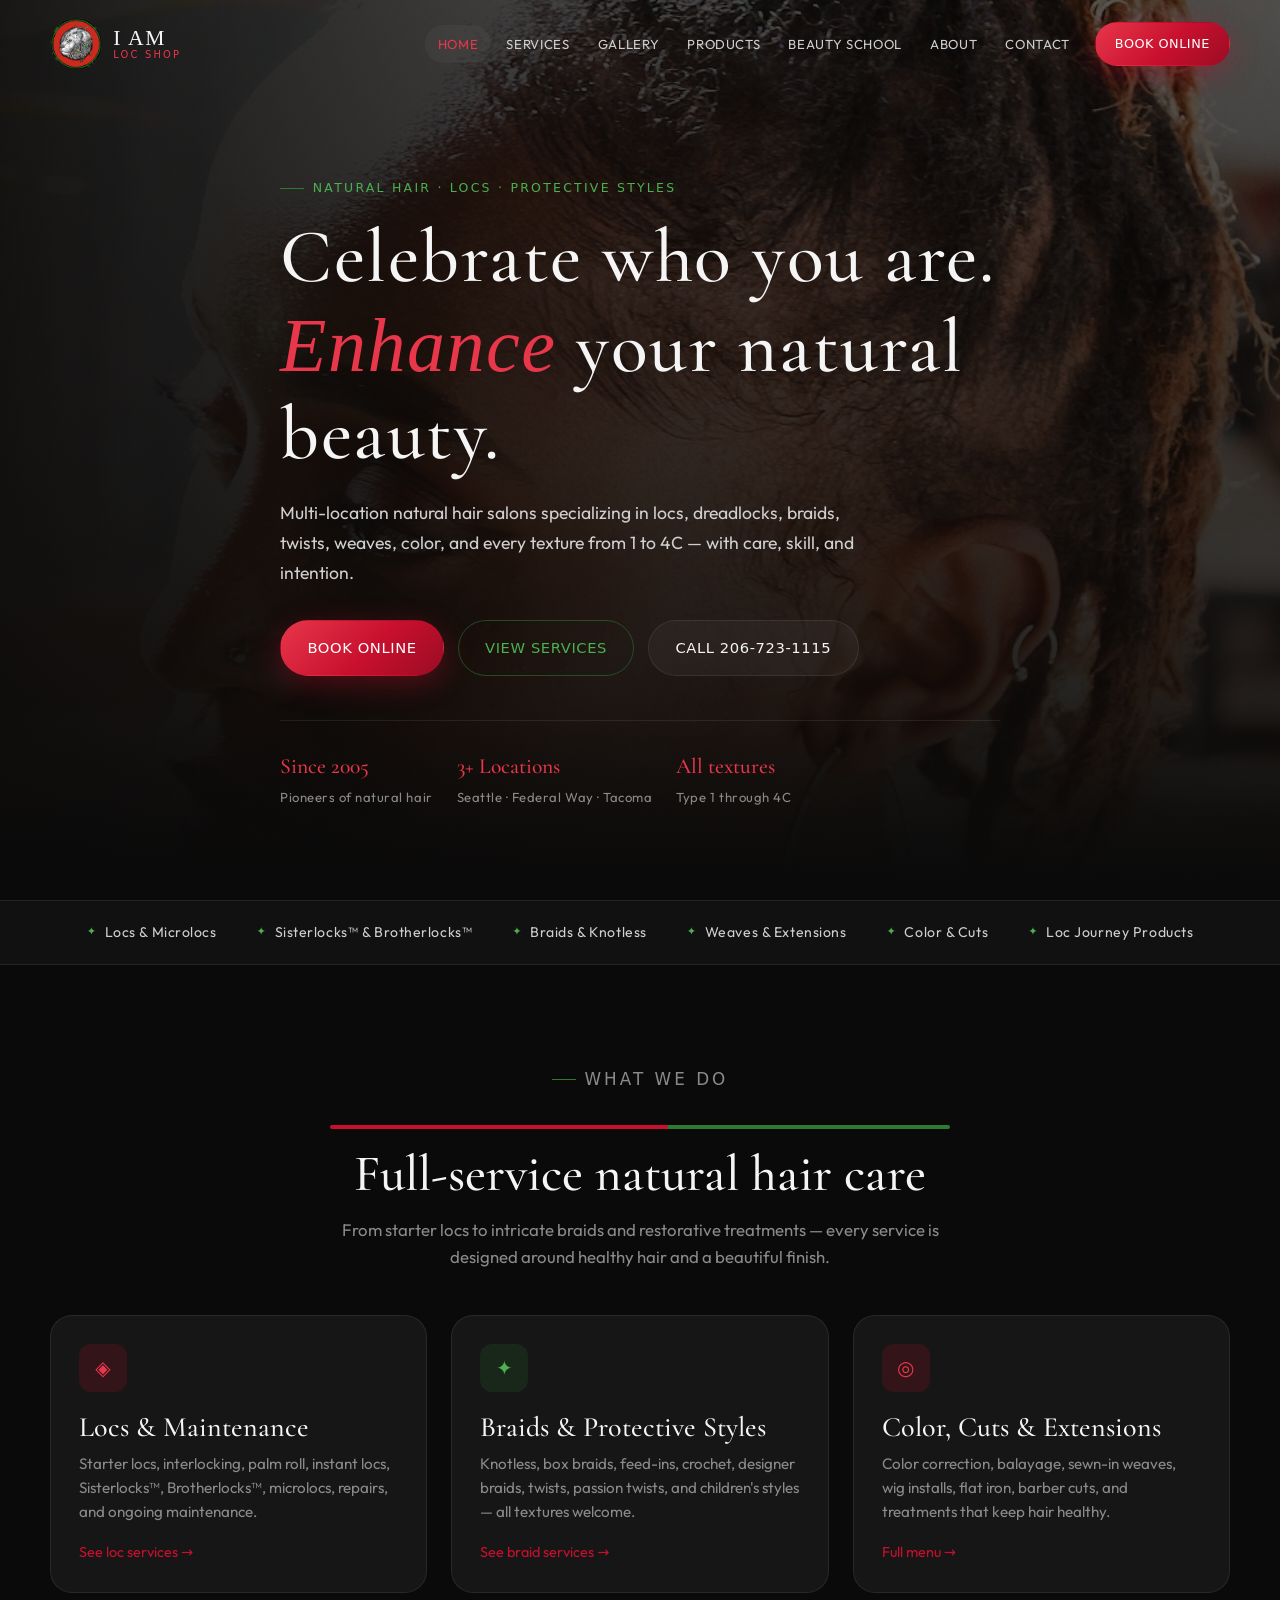
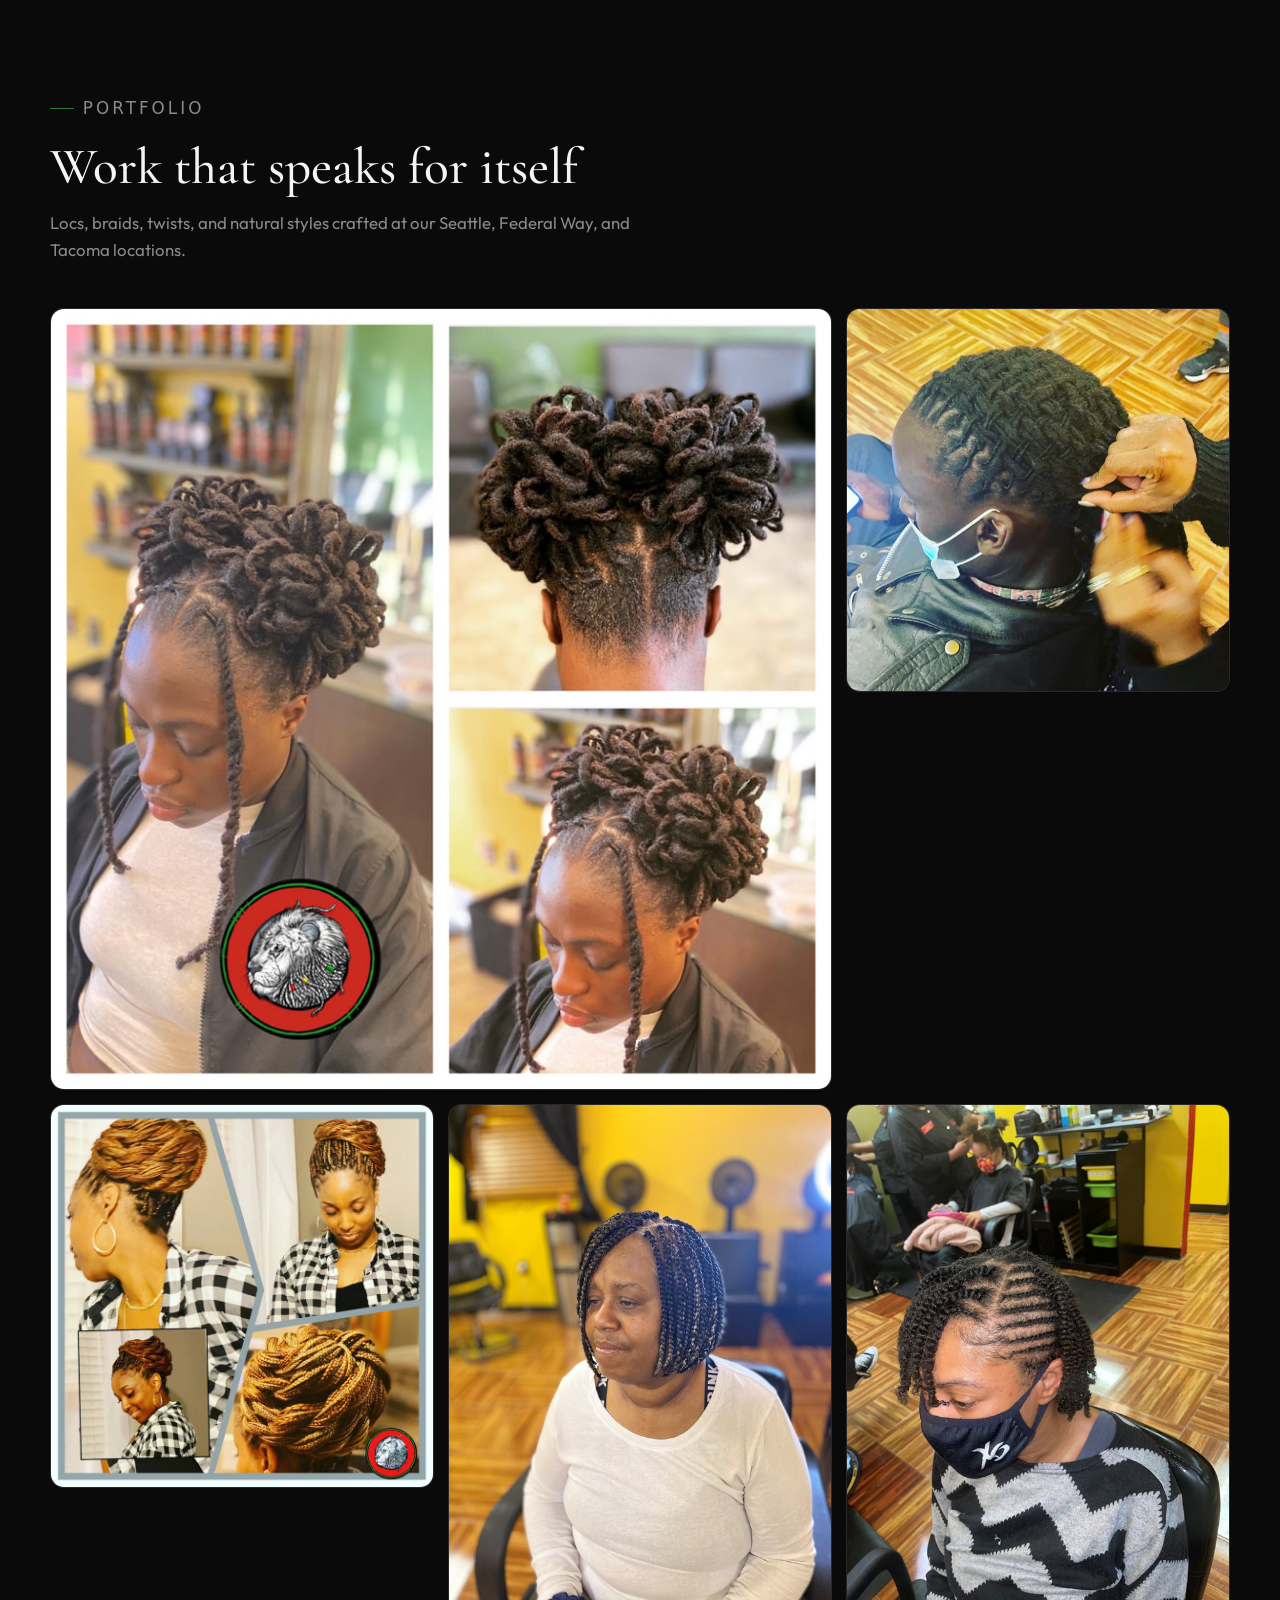
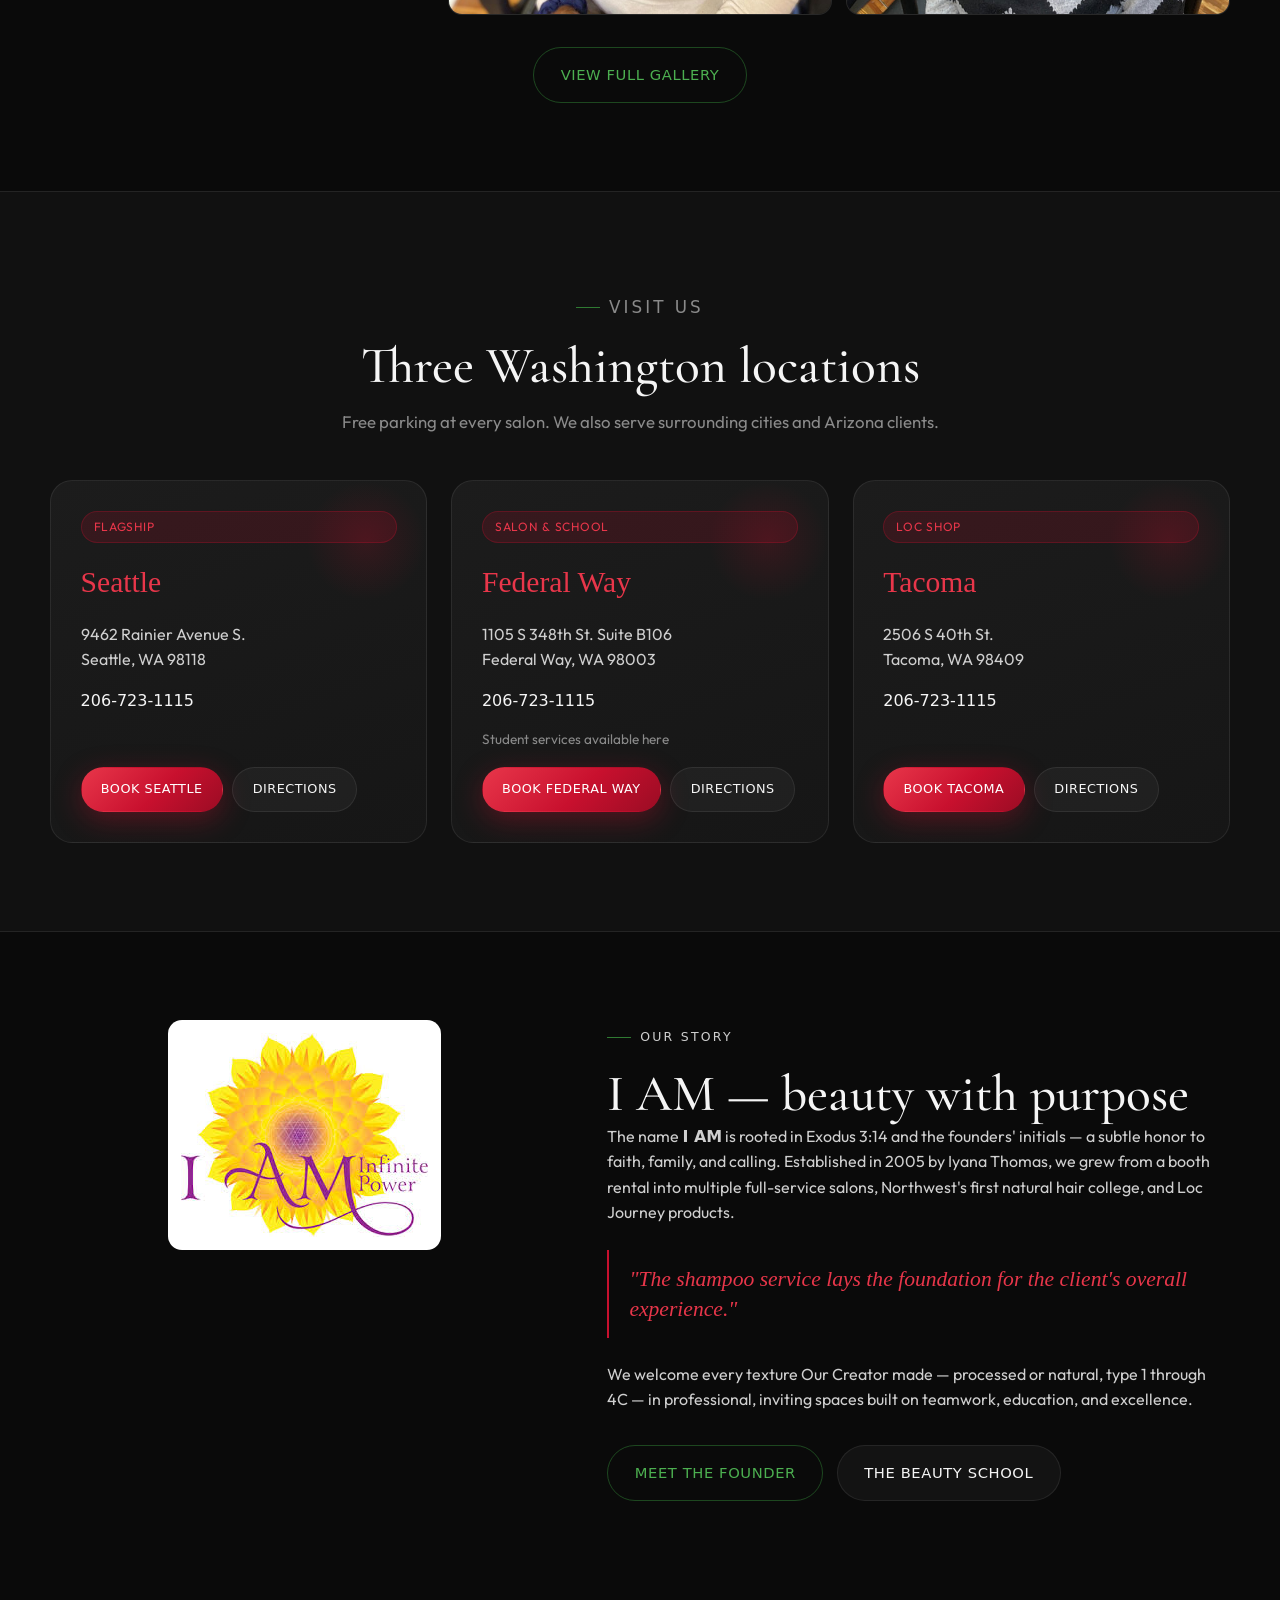
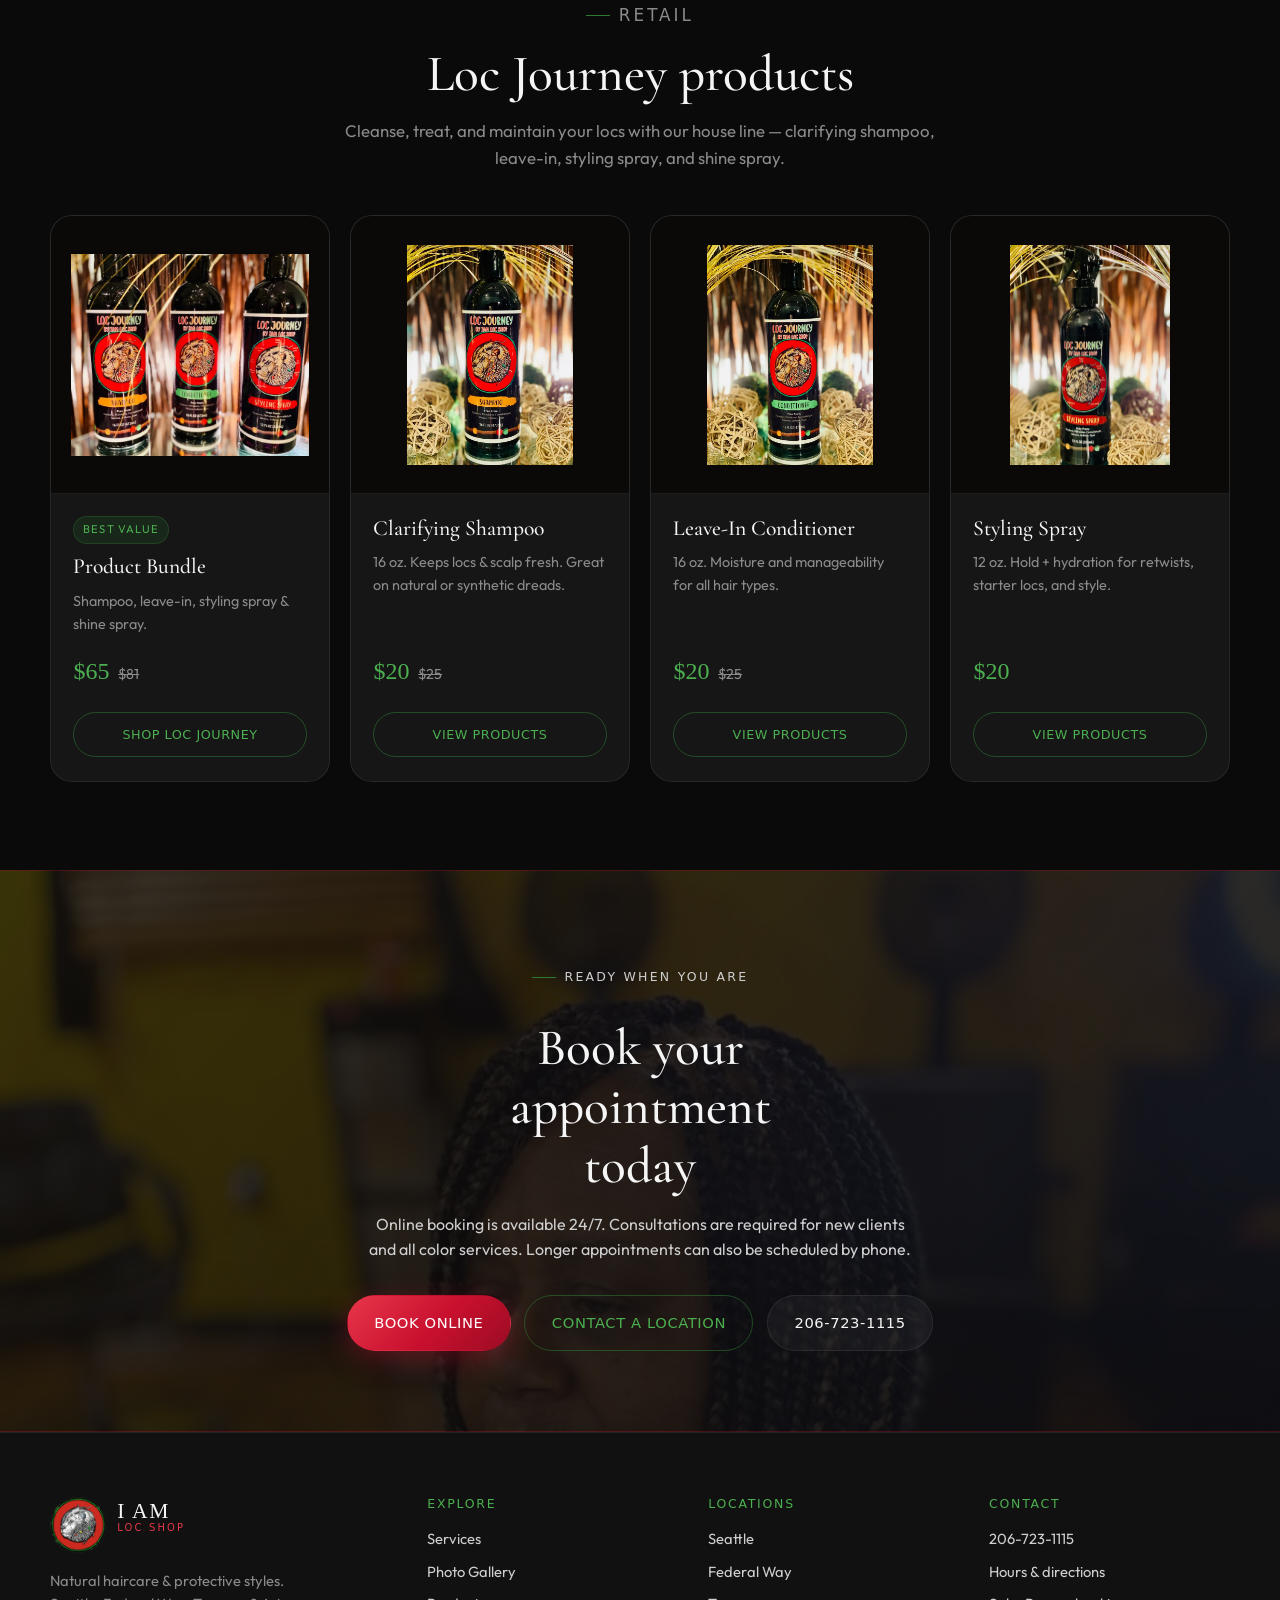
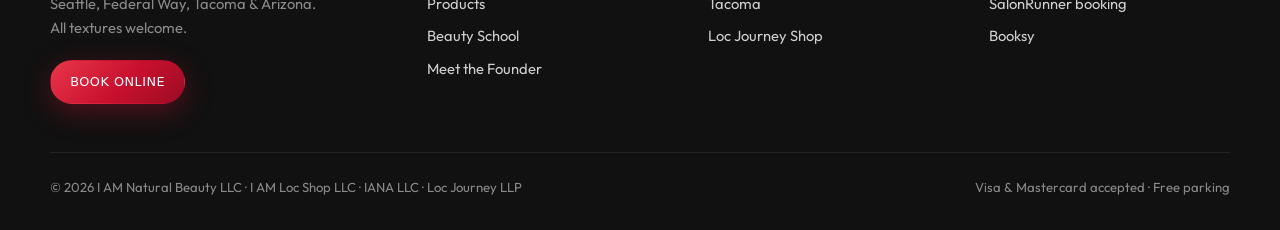
==== commit 5e07ad65: "Use SVG logo (transparent) site-wide" ====
--- a/index.html
+++ b/index.html
@@ -15,7 +15,7 @@
   <header class="site-header">
     <div class="header-inner">
       <a href="index.html" class="logo" aria-label="I AM Loc Shop home">
-        <img src="assets/logo.png" alt="I AM Loc Shop logo" width="52" height="52" />
+        <img src="assets/logo.svg" alt="I AM Loc Shop logo" width="52" height="52" />
         <div class="logo-text">I AM<span>Loc Shop</span></div>
       </a>
       <nav class="nav" aria-label="Primary">
@@ -276,7 +276,7 @@
       <div class="footer-grid">
         <div class="footer-brand">
           <a href="index.html" class="logo" aria-label="I AM Loc Shop home">
-            <img src="assets/logo.png" alt="I AM Loc Shop logo" width="56" height="56" />
+            <img src="assets/logo.svg" alt="I AM Loc Shop logo" width="56" height="56" />
             <div class="logo-text">I AM<span>Loc Shop</span></div>
           </a>
           <p>Natural haircare &amp; protective styles. Seattle, Federal Way, Tacoma &amp; Arizona. All textures welcome.</p>
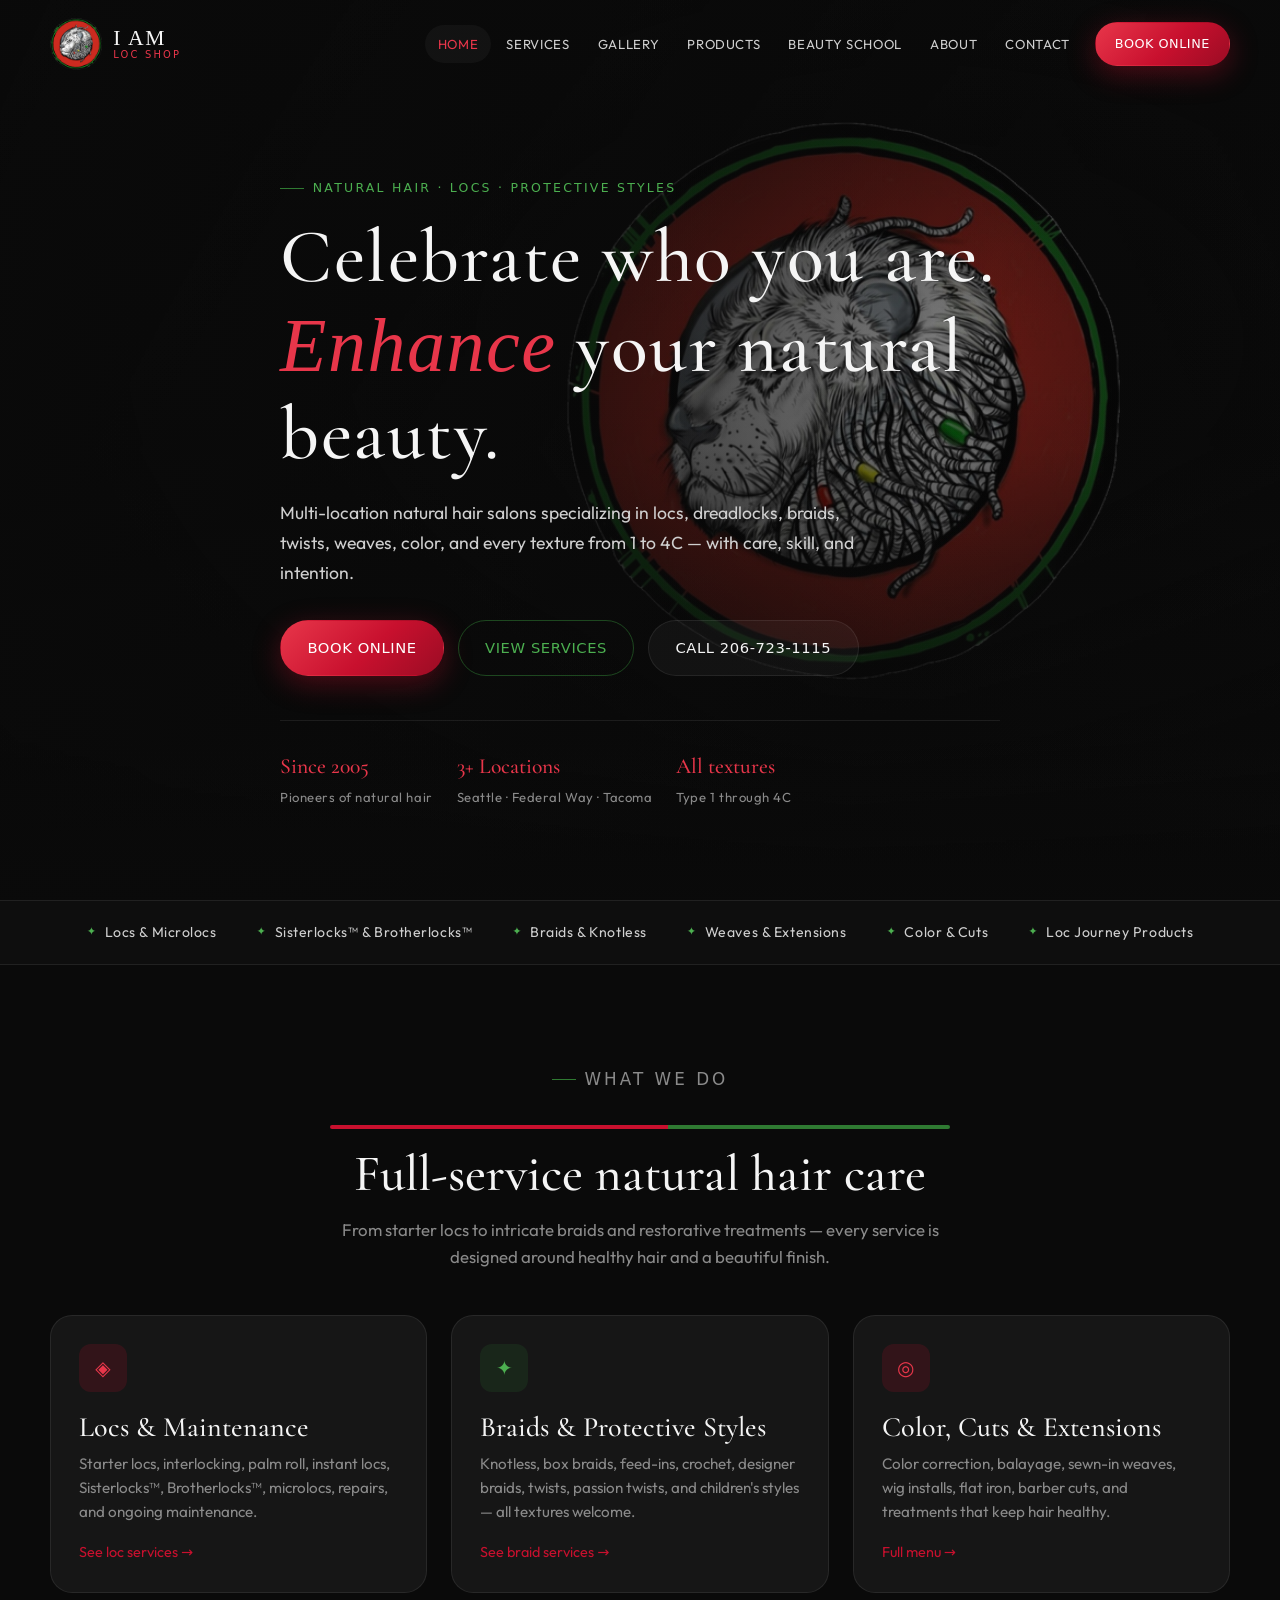
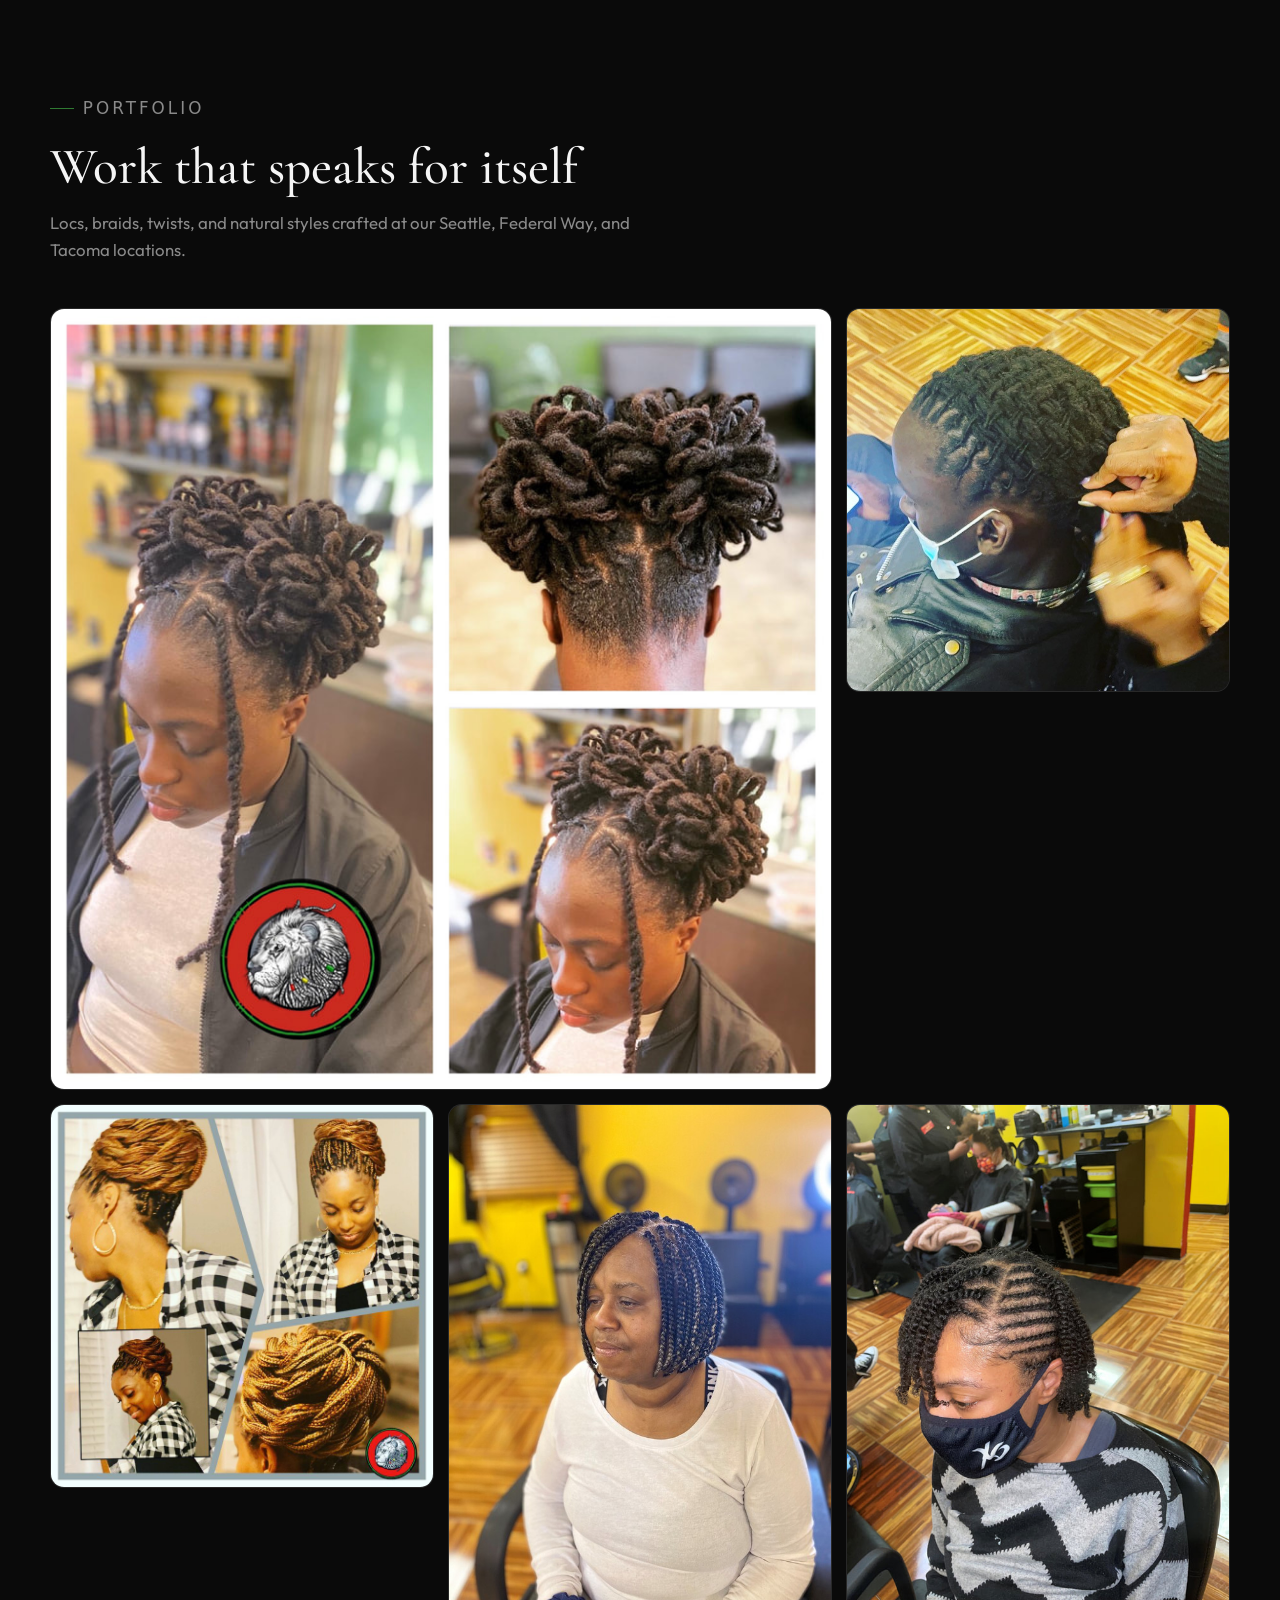
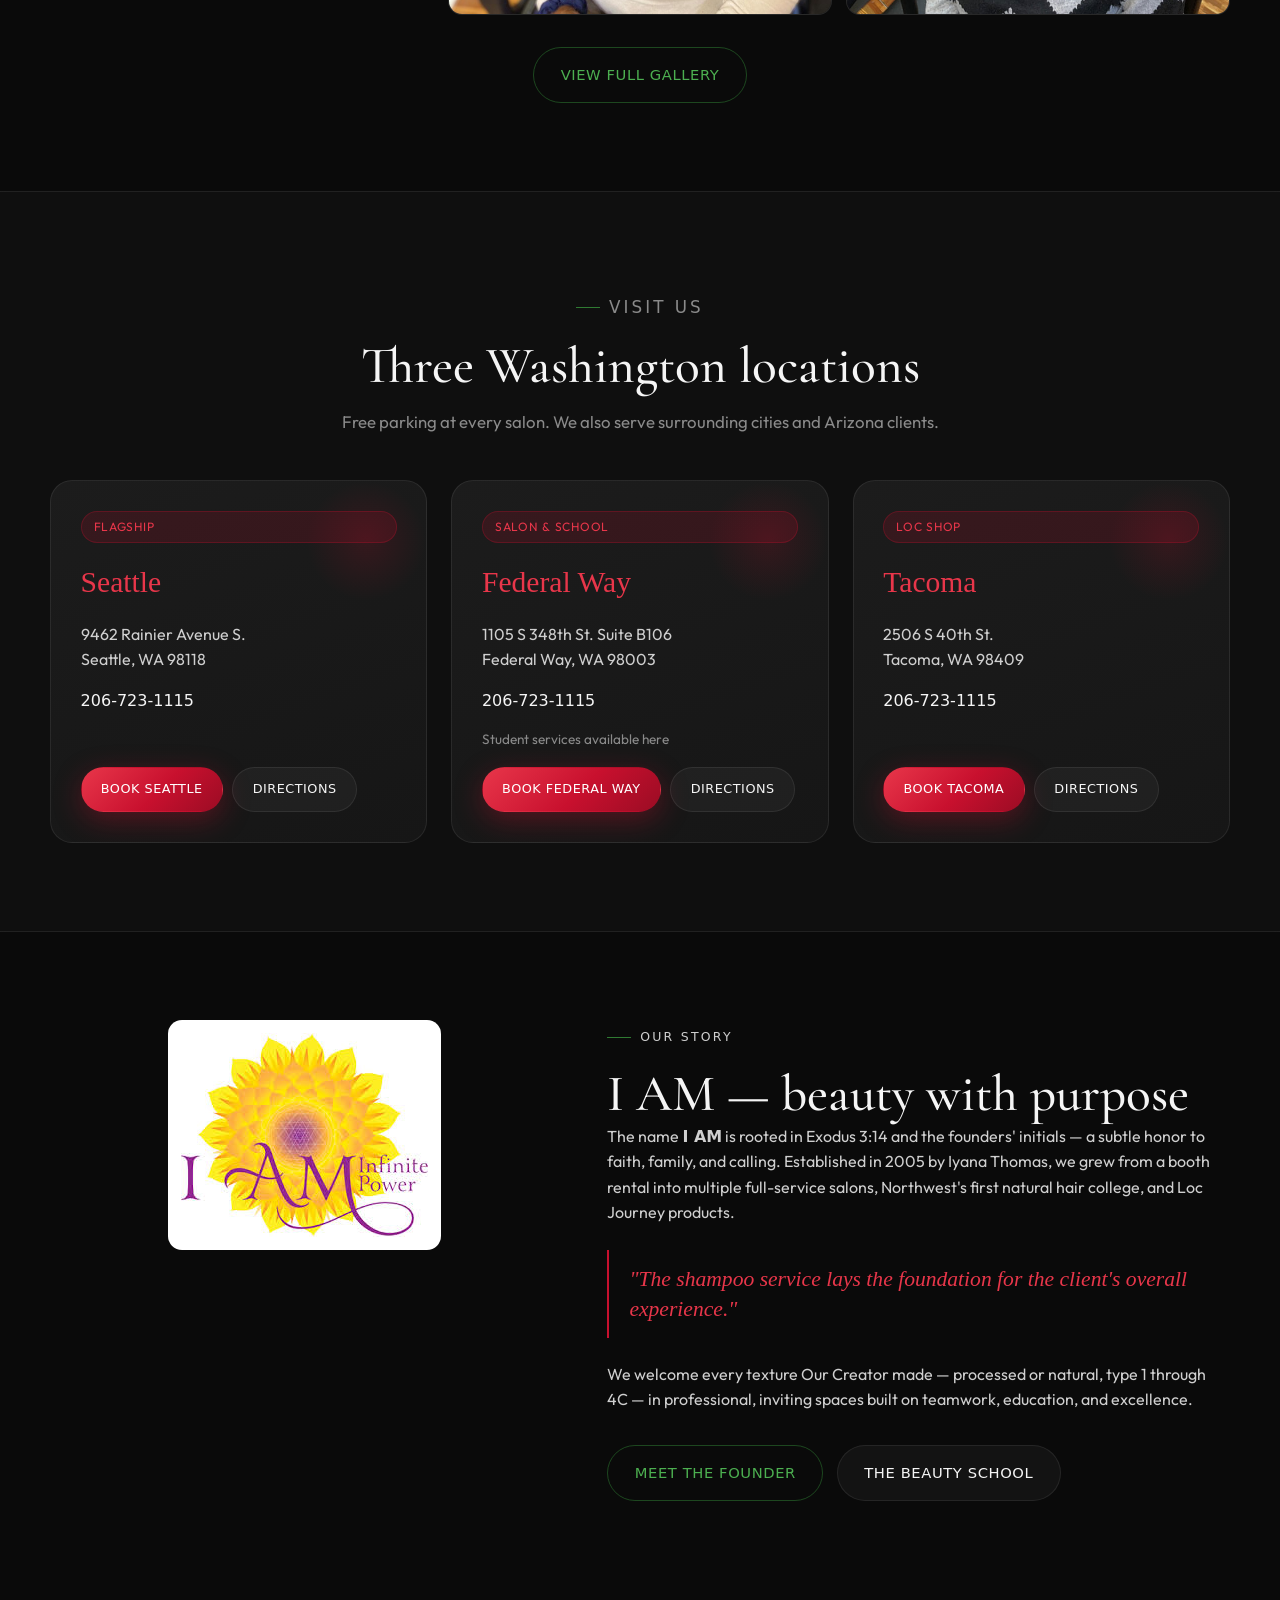
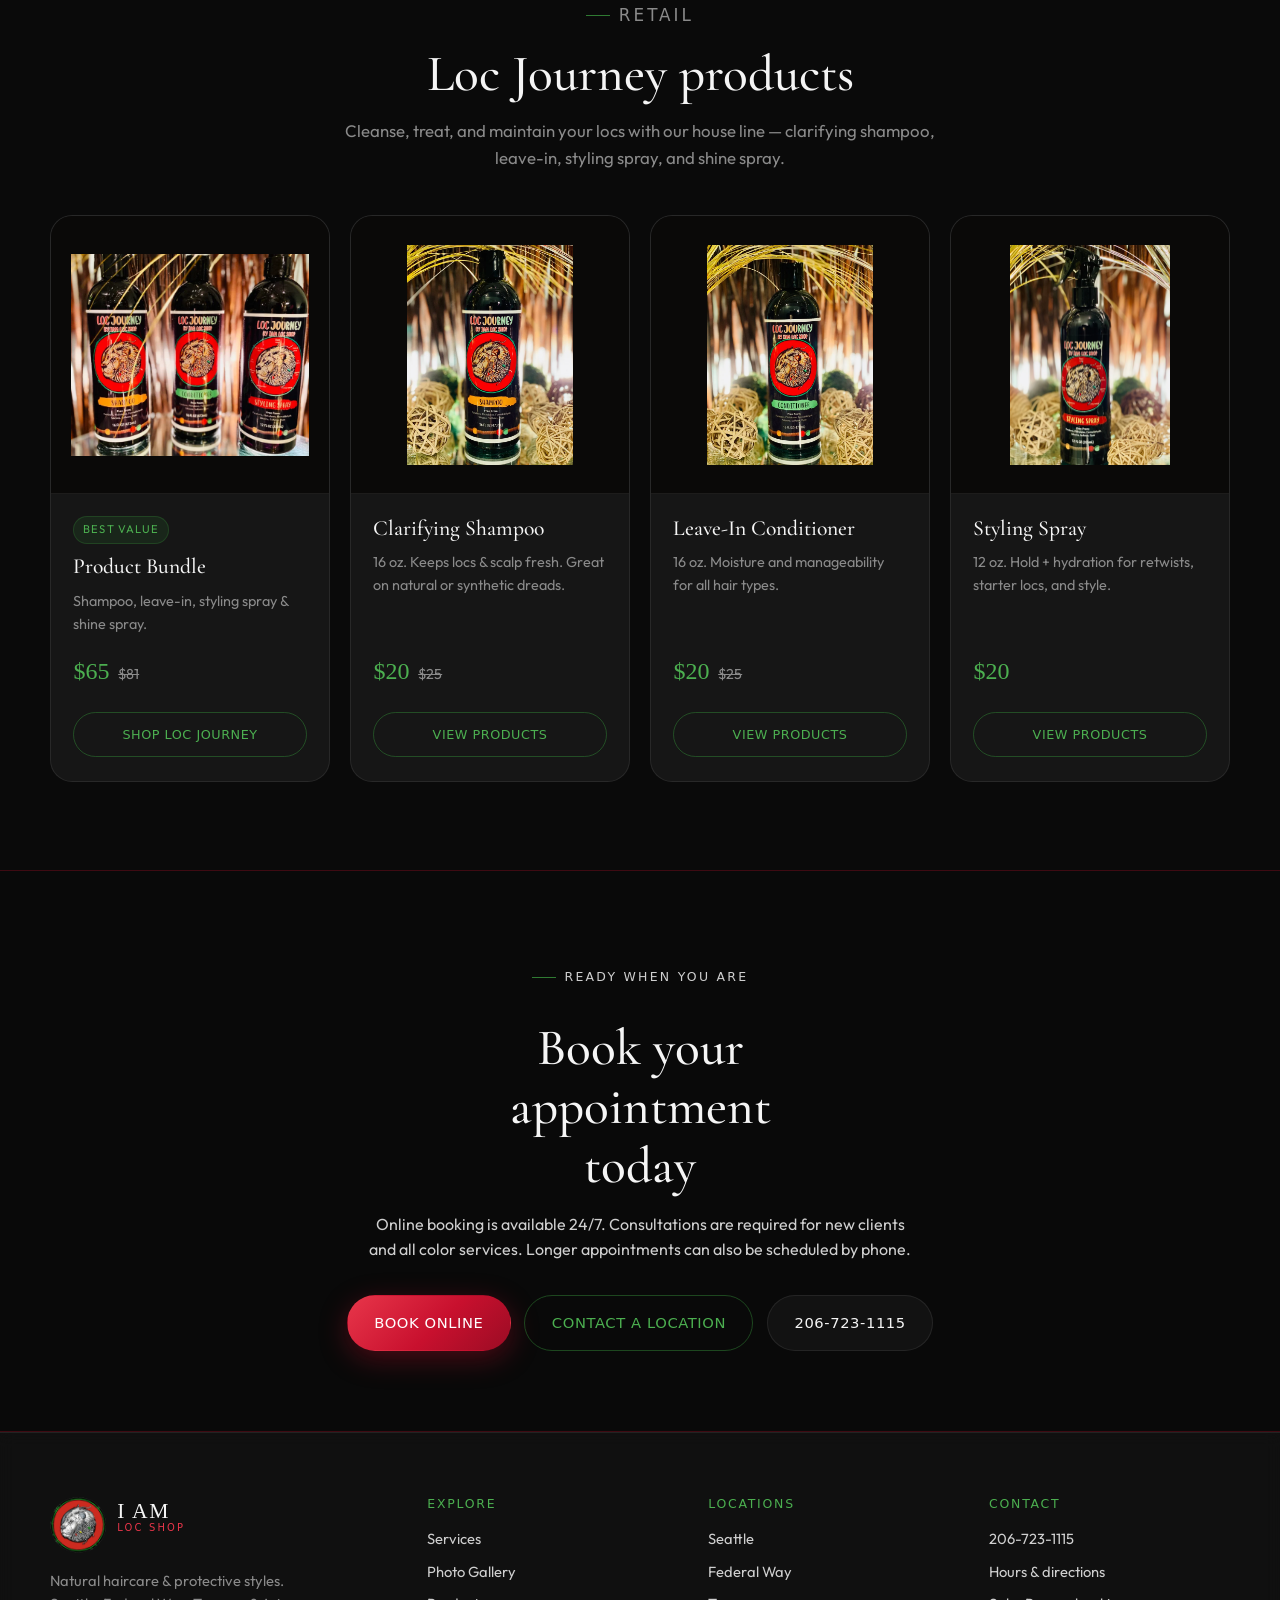
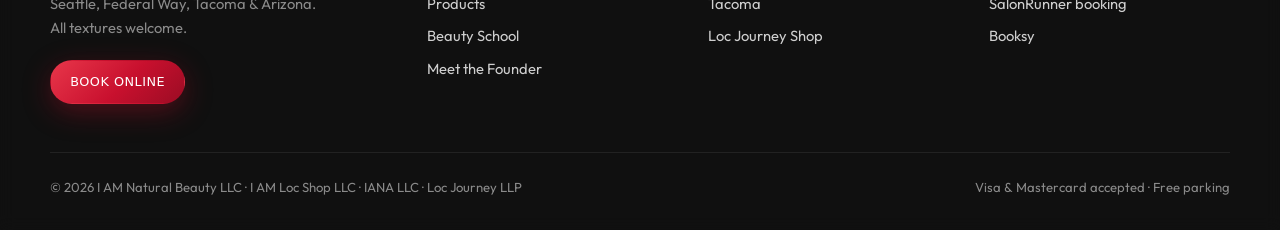
==== commit c9d20d54: "Fixed lion logo as scroll-visible site background instead of hero photo" ====
--- a/index.html
+++ b/index.html
@@ -142,7 +142,7 @@
       </div>
     </section>
 
-    <section class="section" style="background:var(--bg-elevated);border-block:1px solid var(--border-soft)">
+    <section class="section section-elevated">
       <div class="container">
         <div class="section-head center reveal">
           <p class="eyebrow">Visit us</p>
--- a/css/styles.css
+++ b/css/styles.css
@@ -72,6 +72,33 @@
   min-height: 100vh;
   overflow-x: hidden;
   -webkit-font-smoothing: antialiased;
+  position: relative;
+}
+
+/* Fixed lion logo — stays visible while scrolling */
+body::before {
+  content: "";
+  position: fixed;
+  inset: 0;
+  z-index: 0;
+  pointer-events: none;
+  background:
+    radial-gradient(
+      ellipse 85% 75% at 72% 38%,
+      rgba(10, 10, 10, 0.25) 0%,
+      rgba(10, 10, 10, 0.72) 55%,
+      rgba(10, 10, 10, 0.92) 100%
+    ),
+    url("../assets/logo.png") 78% 36% / min(68vw, 560px) no-repeat;
+  opacity: 1;
+}
+
+/* Content sits above fixed lion */
+.site-header,
+main,
+.site-footer {
+  position: relative;
+  z-index: 1;
 }
 
 img {
@@ -104,6 +131,14 @@
 
 .section {
   padding: 5.5rem 0;
+  /* Let fixed lion show through slightly */
+  background: transparent;
+}
+
+.section-elevated {
+  background: rgba(17, 17, 17, 0.78);
+  border-block: 1px solid var(--border-soft);
+  backdrop-filter: blur(4px);
 }
 
 .section-sm {
@@ -454,22 +489,29 @@
   overflow: hidden;
 }
 
+/* Hero uses the same fixed lion; local scrim only for text contrast */
 .hero-bg {
   position: absolute;
   inset: 0;
+  z-index: 0;
   background:
-    linear-gradient(180deg, rgba(12, 10, 9, 0.5) 0%, rgba(12, 10, 9, 0.68) 50%, rgba(12, 10, 9, 0.96) 100%),
-    linear-gradient(90deg, rgba(12, 10, 9, 0.88) 0%, rgba(12, 10, 9, 0.45) 48%, rgba(12, 10, 9, 0.25) 100%),
-    url("../assets/hero-bg.jpg") center center / cover no-repeat;
-  z-index: 0;
+    linear-gradient(
+      105deg,
+      rgba(10, 10, 10, 0.88) 0%,
+      rgba(10, 10, 10, 0.55) 42%,
+      rgba(10, 10, 10, 0.2) 70%,
+      rgba(10, 10, 10, 0.45) 100%
+    ),
+    linear-gradient(180deg, rgba(10, 10, 10, 0.35) 0%, rgba(10, 10, 10, 0.15) 50%, rgba(10, 10, 10, 0.75) 100%);
+  pointer-events: none;
 }
 
 .hero-bg::after {
   content: "";
   position: absolute;
   inset: auto 0 0 0;
-  height: 180px;
-  background: linear-gradient(transparent, var(--bg));
+  height: 160px;
+  background: linear-gradient(transparent, rgba(10, 10, 10, 0.85));
 }
 
 .hero-content {
@@ -557,9 +599,10 @@
 
 /* ---------- Feature strip ---------- */
 .strip {
-  background: var(--bg-elevated);
+  background: rgba(17, 17, 17, 0.82);
   border-block: 1px solid var(--border-soft);
   padding: 1.25rem 0;
+  backdrop-filter: blur(6px);
 }
 
 .strip-inner {
@@ -1118,11 +1161,10 @@
 .cta-band {
   position: relative;
   padding: 5rem 0;
-  background:
-    linear-gradient(135deg, rgba(12, 10, 9, 0.82), rgba(12, 10, 9, 0.9)),
-    url("../assets/gallery-11.jpg") center 20% / cover no-repeat;
+  background: rgba(10, 10, 10, 0.78);
   border-block: 1px solid var(--border);
   text-align: center;
+  backdrop-filter: blur(4px);
 }
 
 .cta-band h2 {
@@ -1145,9 +1187,10 @@
 
 /* ---------- Footer ---------- */
 .site-footer {
-  background: var(--bg-elevated);
+  background: rgba(17, 17, 17, 0.9);
   border-top: 1px solid var(--border-soft);
   padding: 4rem 0 2rem;
+  backdrop-filter: blur(8px);
 }
 
 .footer-grid {
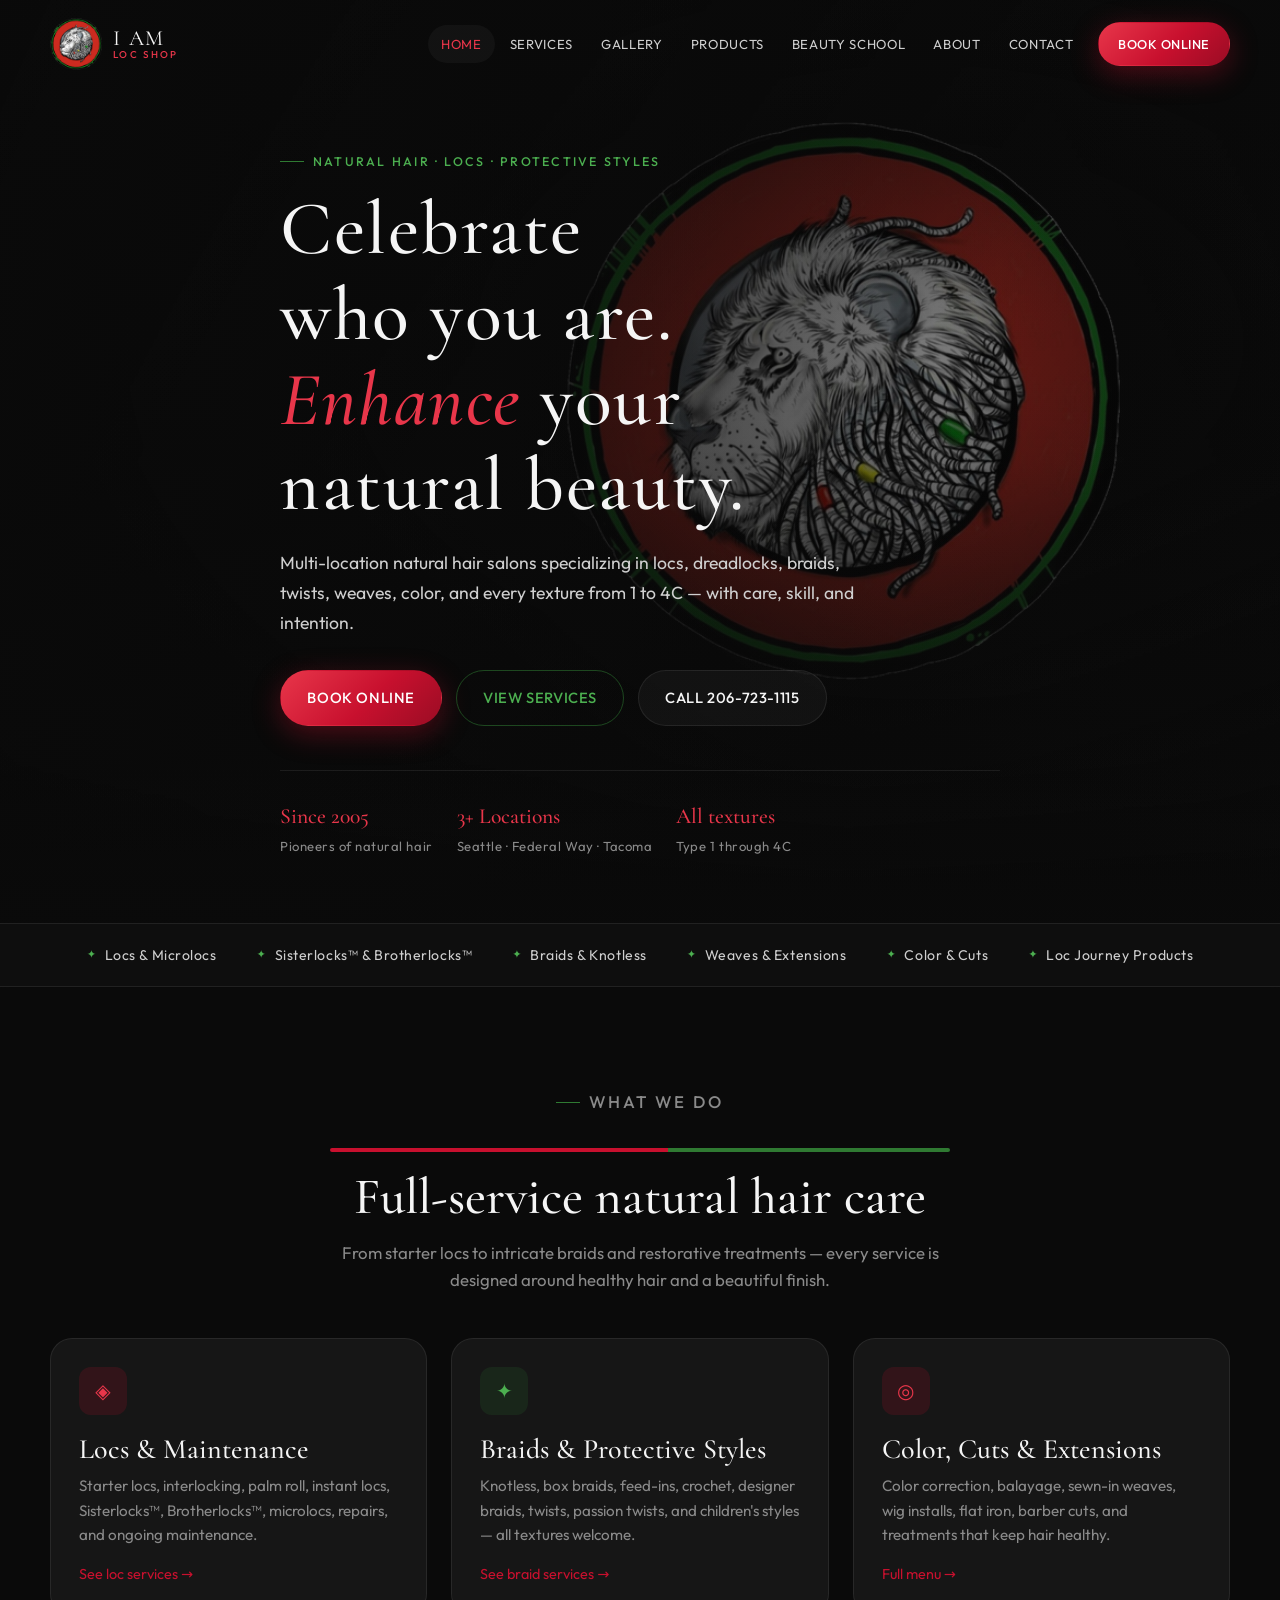
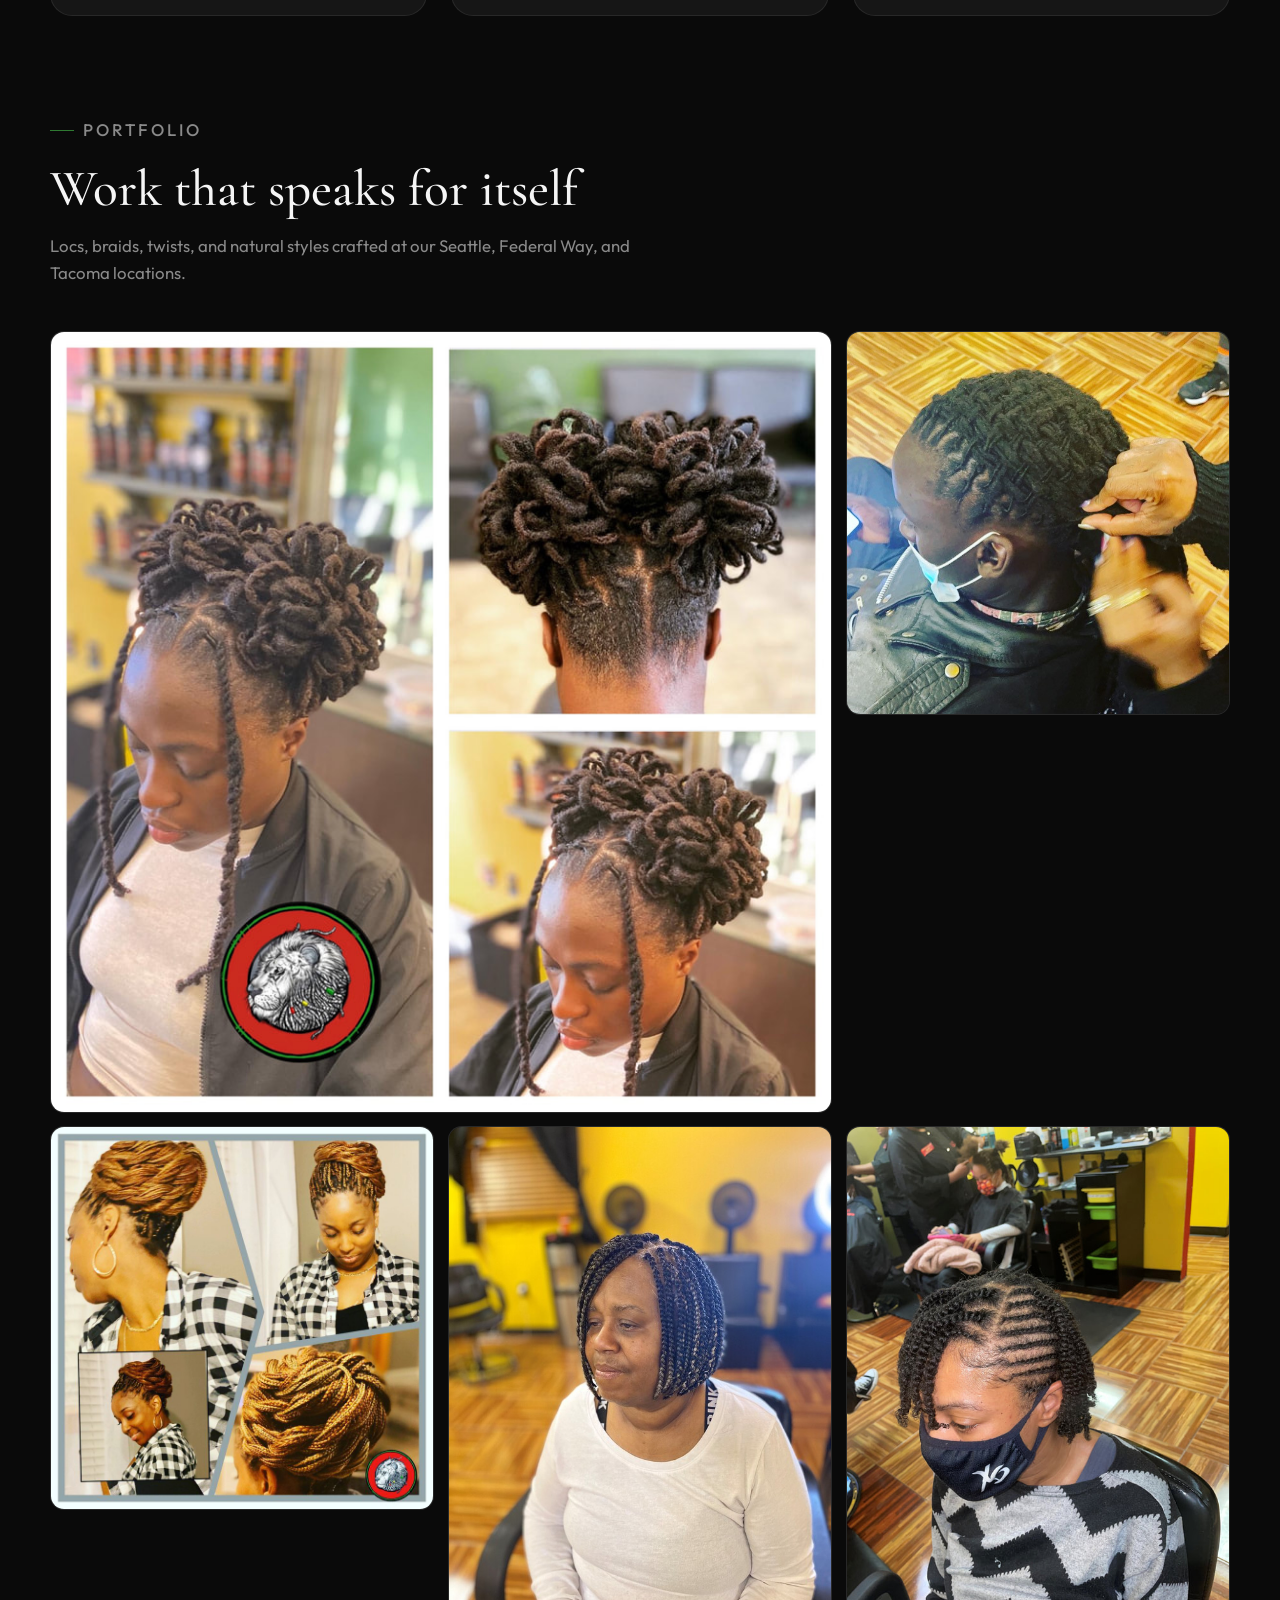
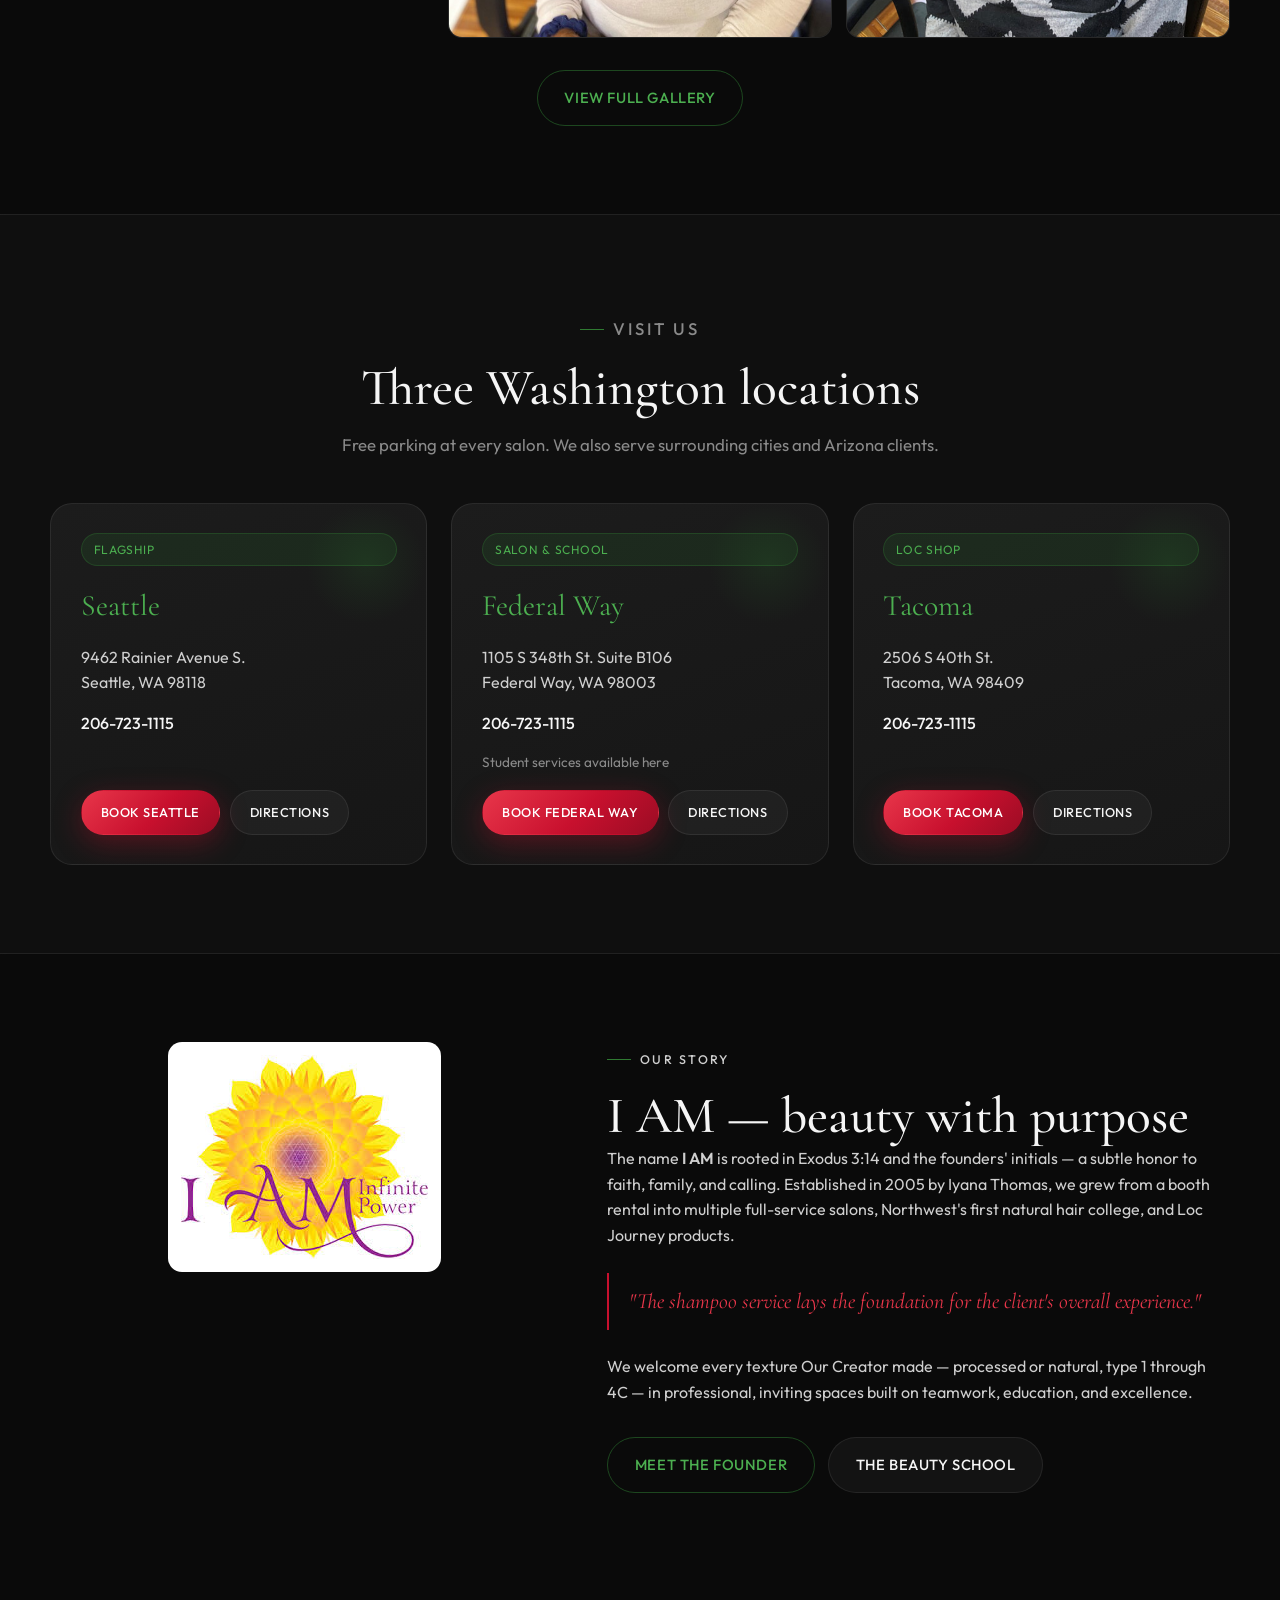
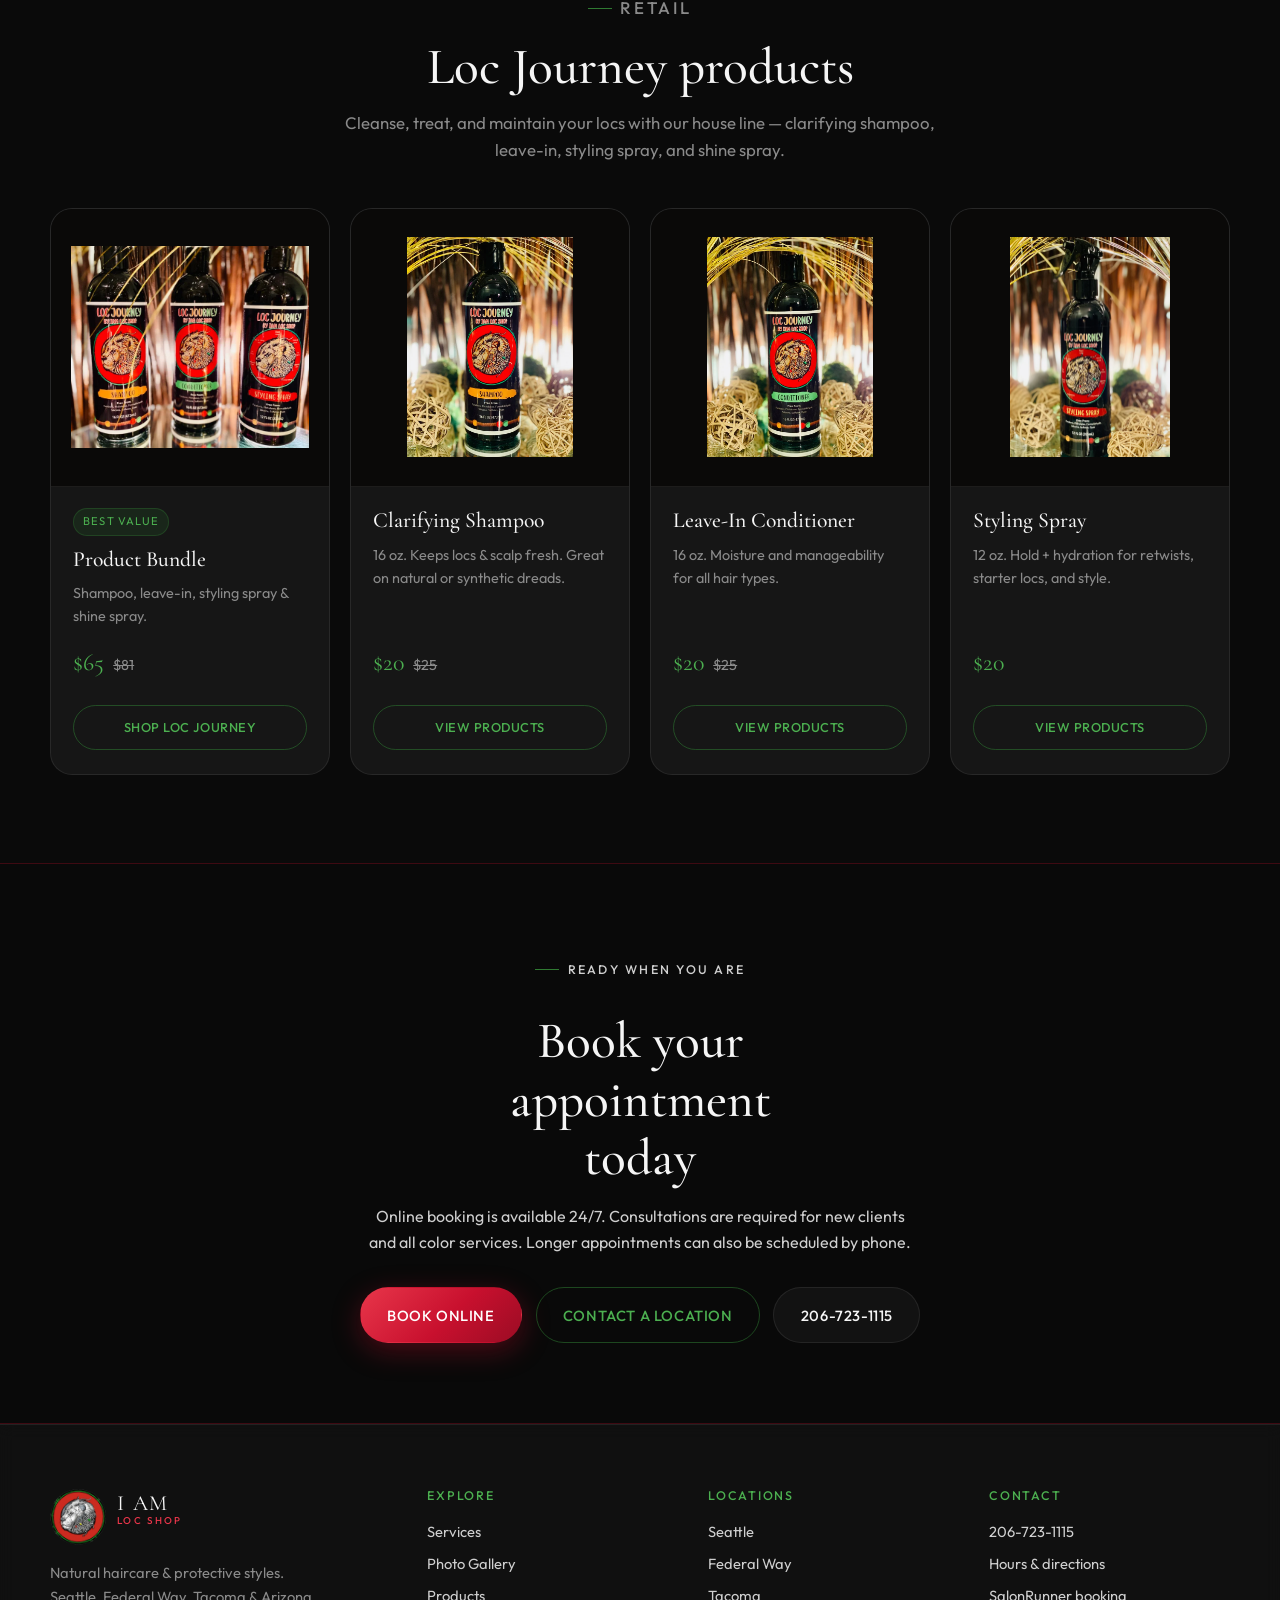
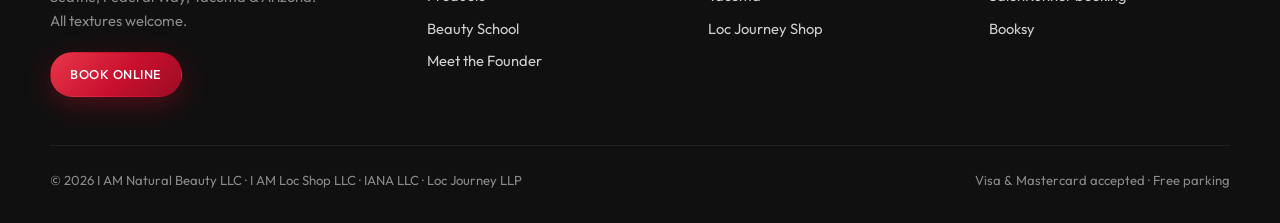
==== commit 0046ea2f: "Add Open Graph image and social meta tags for Facebook sharing" ====
--- a/index.html
+++ b/index.html
@@ -3,8 +3,22 @@
 <head>
   <meta charset="UTF-8" />
   <meta name="viewport" content="width=device-width, initial-scale=1.0" />
-  <title>I AM Loc Shop [Red] | Natural Hair Salon — Seattle, Federal Way, Tacoma &amp; Arizona</title>
+  <title>I AM Loc Shop | Natural Hair Salon — Seattle, Federal Way, Tacoma &amp; Arizona</title>
   <meta name="description" content="Premier natural haircare &amp; protective styles salon for locs, dreadlocks, braids, weaves, twists, color, and more. Locations in Seattle, Federal Way, Tacoma, WA and Arizona." />
+  <!-- Open Graph / Facebook -->
+  <meta property="og:type" content="website" />
+  <meta property="og:site_name" content="I AM Loc Shop" />
+  <meta property="og:title" content="I AM Loc Shop | Natural Hair Salon — Seattle, Federal Way, Tacoma &amp; Arizona" />
+  <meta property="og:description" content="Premier natural haircare &amp; protective styles salon for locs, dreadlocks, braids, weaves, twists, color, and more. Locations in Seattle, Federal Way, Tacoma, WA and Arizona." />
+  <meta property="og:image" content="https://raw.githubusercontent.com/ralphngash/iamlocshop/main/assets/og-image.png" />
+  <meta property="og:image:width" content="1200" />
+  <meta property="og:image:height" content="630" />
+  <meta property="og:image:alt" content="I AM Loc Shop logo" />
+  <!-- Twitter -->
+  <meta name="twitter:card" content="summary_large_image" />
+  <meta name="twitter:title" content="I AM Loc Shop | Natural Hair Salon — Seattle, Federal Way, Tacoma &amp; Arizona" />
+  <meta name="twitter:description" content="Premier natural haircare &amp; protective styles salon for locs, dreadlocks, braids, weaves, twists, color, and more. Locations in Seattle, Federal Way, Tacoma, WA and Arizona." />
+  <meta name="twitter:image" content="https://raw.githubusercontent.com/ralphngash/iamlocshop/main/assets/og-image.png" />
   <link rel="preload" href="assets/fonts/Outfit-normal-400-28.woff2" as="font" type="font/woff2" crossorigin />
   <link rel="preload" href="assets/fonts/CormorantGaramond-normal-500-19.woff2" as="font" type="font/woff2" crossorigin />
   <link rel="stylesheet" href="css/fonts.css" />
--- a/css/fonts.css
+++ b/css/fonts.css
@@ -1,12 +1,12 @@
 /* Local self-hosted fonts
-   font-display: optional reduces late-swap layout jump on refresh
+   font-display: swap reduces late-swap layout jump on refresh
 */
 
 @font-face {
   font-family: 'Cormorant Garamond';
   font-style: italic;
   font-weight: 400;
-  font-display: optional;
+  font-display: swap;
   src: url('../assets/fonts/CormorantGaramond-italic-400-0.woff2') format('woff2');
   unicode-range: U+0460-052F, U+1C80-1C8A, U+20B4, U+2DE0-2DFF, U+A640-A69F, U+FE2E-FE2F;
 }
@@ -15,7 +15,7 @@
   font-family: 'Cormorant Garamond';
   font-style: italic;
   font-weight: 400;
-  font-display: optional;
+  font-display: swap;
   src: url('../assets/fonts/CormorantGaramond-italic-400-1.woff2') format('woff2');
   unicode-range: U+0301, U+0400-045F, U+0490-0491, U+04B0-04B1, U+2116;
 }
@@ -24,7 +24,7 @@
   font-family: 'Cormorant Garamond';
   font-style: italic;
   font-weight: 400;
-  font-display: optional;
+  font-display: swap;
   src: url('../assets/fonts/CormorantGaramond-italic-400-2.woff2') format('woff2');
   unicode-range: U+0102-0103, U+0110-0111, U+0128-0129, U+0168-0169, U+01A0-01A1, U+01AF-01B0, U+0300-0301, U+0303-0304, U+0308-0309, U+0323, U+0329, U+1EA0-1EF9, U+20AB;
 }
@@ -33,7 +33,7 @@
   font-family: 'Cormorant Garamond';
   font-style: italic;
   font-weight: 400;
-  font-display: optional;
+  font-display: swap;
   src: url('../assets/fonts/CormorantGaramond-italic-400-3.woff2') format('woff2');
   unicode-range: U+0100-02BA, U+02BD-02C5, U+02C7-02CC, U+02CE-02D7, U+02DD-02FF, U+0304, U+0308, U+0329, U+1D00-1DBF, U+1E00-1E9F, U+1EF2-1EFF, U+2020, U+20A0-20AB, U+20AD-20C0, U+2113, U+2C60-2C7F, U+A720-A7FF;
 }
@@ -42,7 +42,7 @@
   font-family: 'Cormorant Garamond';
   font-style: italic;
   font-weight: 400;
-  font-display: optional;
+  font-display: swap;
   src: url('../assets/fonts/CormorantGaramond-italic-400-4.woff2') format('woff2');
   unicode-range: U+0000-00FF, U+0131, U+0152-0153, U+02BB-02BC, U+02C6, U+02DA, U+02DC, U+0304, U+0308, U+0329, U+2000-206F, U+20AC, U+2122, U+2191, U+2193, U+2212, U+2215, U+FEFF, U+FFFD;
 }
@@ -51,7 +51,7 @@
   font-family: 'Cormorant Garamond';
   font-style: italic;
   font-weight: 500;
-  font-display: optional;
+  font-display: swap;
   src: url('../assets/fonts/CormorantGaramond-italic-500-5.woff2') format('woff2');
   unicode-range: U+0460-052F, U+1C80-1C8A, U+20B4, U+2DE0-2DFF, U+A640-A69F, U+FE2E-FE2F;
 }
@@ -60,7 +60,7 @@
   font-family: 'Cormorant Garamond';
   font-style: italic;
   font-weight: 500;
-  font-display: optional;
+  font-display: swap;
   src: url('../assets/fonts/CormorantGaramond-italic-500-6.woff2') format('woff2');
   unicode-range: U+0301, U+0400-045F, U+0490-0491, U+04B0-04B1, U+2116;
 }
@@ -69,7 +69,7 @@
   font-family: 'Cormorant Garamond';
   font-style: italic;
   font-weight: 500;
-  font-display: optional;
+  font-display: swap;
   src: url('../assets/fonts/CormorantGaramond-italic-500-7.woff2') format('woff2');
   unicode-range: U+0102-0103, U+0110-0111, U+0128-0129, U+0168-0169, U+01A0-01A1, U+01AF-01B0, U+0300-0301, U+0303-0304, U+0308-0309, U+0323, U+0329, U+1EA0-1EF9, U+20AB;
 }
@@ -78,7 +78,7 @@
   font-family: 'Cormorant Garamond';
   font-style: italic;
   font-weight: 500;
-  font-display: optional;
+  font-display: swap;
   src: url('../assets/fonts/CormorantGaramond-italic-500-8.woff2') format('woff2');
   unicode-range: U+0100-02BA, U+02BD-02C5, U+02C7-02CC, U+02CE-02D7, U+02DD-02FF, U+0304, U+0308, U+0329, U+1D00-1DBF, U+1E00-1E9F, U+1EF2-1EFF, U+2020, U+20A0-20AB, U+20AD-20C0, U+2113, U+2C60-2C7F, U+A720-A7FF;
 }
@@ -87,7 +87,7 @@
   font-family: 'Cormorant Garamond';
   font-style: italic;
   font-weight: 500;
-  font-display: optional;
+  font-display: swap;
   src: url('../assets/fonts/CormorantGaramond-italic-500-9.woff2') format('woff2');
   unicode-range: U+0000-00FF, U+0131, U+0152-0153, U+02BB-02BC, U+02C6, U+02DA, U+02DC, U+0304, U+0308, U+0329, U+2000-206F, U+20AC, U+2122, U+2191, U+2193, U+2212, U+2215, U+FEFF, U+FFFD;
 }
@@ -96,7 +96,7 @@
   font-family: 'Cormorant Garamond';
   font-style: normal;
   font-weight: 400;
-  font-display: optional;
+  font-display: swap;
   src: url('../assets/fonts/CormorantGaramond-normal-400-10.woff2') format('woff2');
   unicode-range: U+0460-052F, U+1C80-1C8A, U+20B4, U+2DE0-2DFF, U+A640-A69F, U+FE2E-FE2F;
 }
@@ -105,7 +105,7 @@
   font-family: 'Cormorant Garamond';
   font-style: normal;
   font-weight: 400;
-  font-display: optional;
+  font-display: swap;
   src: url('../assets/fonts/CormorantGaramond-normal-400-11.woff2') format('woff2');
   unicode-range: U+0301, U+0400-045F, U+0490-0491, U+04B0-04B1, U+2116;
 }
@@ -114,7 +114,7 @@
   font-family: 'Cormorant Garamond';
   font-style: normal;
   font-weight: 400;
-  font-display: optional;
+  font-display: swap;
   src: url('../assets/fonts/CormorantGaramond-normal-400-12.woff2') format('woff2');
   unicode-range: U+0102-0103, U+0110-0111, U+0128-0129, U+0168-0169, U+01A0-01A1, U+01AF-01B0, U+0300-0301, U+0303-0304, U+0308-0309, U+0323, U+0329, U+1EA0-1EF9, U+20AB;
 }
@@ -123,7 +123,7 @@
   font-family: 'Cormorant Garamond';
   font-style: normal;
   font-weight: 400;
-  font-display: optional;
+  font-display: swap;
   src: url('../assets/fonts/CormorantGaramond-normal-400-13.woff2') format('woff2');
   unicode-range: U+0100-02BA, U+02BD-02C5, U+02C7-02CC, U+02CE-02D7, U+02DD-02FF, U+0304, U+0308, U+0329, U+1D00-1DBF, U+1E00-1E9F, U+1EF2-1EFF, U+2020, U+20A0-20AB, U+20AD-20C0, U+2113, U+2C60-2C7F, U+A720-A7FF;
 }
@@ -132,7 +132,7 @@
   font-family: 'Cormorant Garamond';
   font-style: normal;
   font-weight: 400;
-  font-display: optional;
+  font-display: swap;
   src: url('../assets/fonts/CormorantGaramond-normal-400-14.woff2') format('woff2');
   unicode-range: U+0000-00FF, U+0131, U+0152-0153, U+02BB-02BC, U+02C6, U+02DA, U+02DC, U+0304, U+0308, U+0329, U+2000-206F, U+20AC, U+2122, U+2191, U+2193, U+2212, U+2215, U+FEFF, U+FFFD;
 }
@@ -141,7 +141,7 @@
   font-family: 'Cormorant Garamond';
   font-style: normal;
   font-weight: 500;
-  font-display: optional;
+  font-display: swap;
   src: url('../assets/fonts/CormorantGaramond-normal-500-15.woff2') format('woff2');
   unicode-range: U+0460-052F, U+1C80-1C8A, U+20B4, U+2DE0-2DFF, U+A640-A69F, U+FE2E-FE2F;
 }
@@ -150,7 +150,7 @@
   font-family: 'Cormorant Garamond';
   font-style: normal;
   font-weight: 500;
-  font-display: optional;
+  font-display: swap;
   src: url('../assets/fonts/CormorantGaramond-normal-500-16.woff2') format('woff2');
   unicode-range: U+0301, U+0400-045F, U+0490-0491, U+04B0-04B1, U+2116;
 }
@@ -159,7 +159,7 @@
   font-family: 'Cormorant Garamond';
   font-style: normal;
   font-weight: 500;
-  font-display: optional;
+  font-display: swap;
   src: url('../assets/fonts/CormorantGaramond-normal-500-17.woff2') format('woff2');
   unicode-range: U+0102-0103, U+0110-0111, U+0128-0129, U+0168-0169, U+01A0-01A1, U+01AF-01B0, U+0300-0301, U+0303-0304, U+0308-0309, U+0323, U+0329, U+1EA0-1EF9, U+20AB;
 }
@@ -168,7 +168,7 @@
   font-family: 'Cormorant Garamond';
   font-style: normal;
   font-weight: 500;
-  font-display: optional;
+  font-display: swap;
   src: url('../assets/fonts/CormorantGaramond-normal-500-18.woff2') format('woff2');
   unicode-range: U+0100-02BA, U+02BD-02C5, U+02C7-02CC, U+02CE-02D7, U+02DD-02FF, U+0304, U+0308, U+0329, U+1D00-1DBF, U+1E00-1E9F, U+1EF2-1EFF, U+2020, U+20A0-20AB, U+20AD-20C0, U+2113, U+2C60-2C7F, U+A720-A7FF;
 }
@@ -177,7 +177,7 @@
   font-family: 'Cormorant Garamond';
   font-style: normal;
   font-weight: 500;
-  font-display: optional;
+  font-display: swap;
   src: url('../assets/fonts/CormorantGaramond-normal-500-19.woff2') format('woff2');
   unicode-range: U+0000-00FF, U+0131, U+0152-0153, U+02BB-02BC, U+02C6, U+02DA, U+02DC, U+0304, U+0308, U+0329, U+2000-206F, U+20AC, U+2122, U+2191, U+2193, U+2212, U+2215, U+FEFF, U+FFFD;
 }
@@ -186,7 +186,7 @@
   font-family: 'Cormorant Garamond';
   font-style: normal;
   font-weight: 600;
-  font-display: optional;
+  font-display: swap;
   src: url('../assets/fonts/CormorantGaramond-normal-600-20.woff2') format('woff2');
   unicode-range: U+0460-052F, U+1C80-1C8A, U+20B4, U+2DE0-2DFF, U+A640-A69F, U+FE2E-FE2F;
 }
@@ -195,7 +195,7 @@
   font-family: 'Cormorant Garamond';
   font-style: normal;
   font-weight: 600;
-  font-display: optional;
+  font-display: swap;
   src: url('../assets/fonts/CormorantGaramond-normal-600-21.woff2') format('woff2');
   unicode-range: U+0301, U+0400-045F, U+0490-0491, U+04B0-04B1, U+2116;
 }
@@ -204,7 +204,7 @@
   font-family: 'Cormorant Garamond';
   font-style: normal;
   font-weight: 600;
-  font-display: optional;
+  font-display: swap;
   src: url('../assets/fonts/CormorantGaramond-normal-600-22.woff2') format('woff2');
   unicode-range: U+0102-0103, U+0110-0111, U+0128-0129, U+0168-0169, U+01A0-01A1, U+01AF-01B0, U+0300-0301, U+0303-0304, U+0308-0309, U+0323, U+0329, U+1EA0-1EF9, U+20AB;
 }
@@ -213,7 +213,7 @@
   font-family: 'Cormorant Garamond';
   font-style: normal;
   font-weight: 600;
-  font-display: optional;
+  font-display: swap;
   src: url('../assets/fonts/CormorantGaramond-normal-600-23.woff2') format('woff2');
   unicode-range: U+0100-02BA, U+02BD-02C5, U+02C7-02CC, U+02CE-02D7, U+02DD-02FF, U+0304, U+0308, U+0329, U+1D00-1DBF, U+1E00-1E9F, U+1EF2-1EFF, U+2020, U+20A0-20AB, U+20AD-20C0, U+2113, U+2C60-2C7F, U+A720-A7FF;
 }
@@ -222,7 +222,7 @@
   font-family: 'Cormorant Garamond';
   font-style: normal;
   font-weight: 600;
-  font-display: optional;
+  font-display: swap;
   src: url('../assets/fonts/CormorantGaramond-normal-600-24.woff2') format('woff2');
   unicode-range: U+0000-00FF, U+0131, U+0152-0153, U+02BB-02BC, U+02C6, U+02DA, U+02DC, U+0304, U+0308, U+0329, U+2000-206F, U+20AC, U+2122, U+2191, U+2193, U+2212, U+2215, U+FEFF, U+FFFD;
 }
@@ -231,7 +231,7 @@
   font-family: 'Outfit';
   font-style: normal;
   font-weight: 300;
-  font-display: optional;
+  font-display: swap;
   src: url('../assets/fonts/Outfit-normal-300-25.woff2') format('woff2');
   unicode-range: U+0100-02BA, U+02BD-02C5, U+02C7-02CC, U+02CE-02D7, U+02DD-02FF, U+0304, U+0308, U+0329, U+1D00-1DBF, U+1E00-1E9F, U+1EF2-1EFF, U+2020, U+20A0-20AB, U+20AD-20C0, U+2113, U+2C60-2C7F, U+A720-A7FF;
 }
@@ -240,7 +240,7 @@
   font-family: 'Outfit';
   font-style: normal;
   font-weight: 300;
-  font-display: optional;
+  font-display: swap;
   src: url('../assets/fonts/Outfit-normal-300-26.woff2') format('woff2');
   unicode-range: U+0000-00FF, U+0131, U+0152-0153, U+02BB-02BC, U+02C6, U+02DA, U+02DC, U+0304, U+0308, U+0329, U+2000-206F, U+20AC, U+2122, U+2191, U+2193, U+2212, U+2215, U+FEFF, U+FFFD;
 }
@@ -249,7 +249,7 @@
   font-family: 'Outfit';
   font-style: normal;
   font-weight: 400;
-  font-display: optional;
+  font-display: swap;
   src: url('../assets/fonts/Outfit-normal-400-27.woff2') format('woff2');
   unicode-range: U+0100-02BA, U+02BD-02C5, U+02C7-02CC, U+02CE-02D7, U+02DD-02FF, U+0304, U+0308, U+0329, U+1D00-1DBF, U+1E00-1E9F, U+1EF2-1EFF, U+2020, U+20A0-20AB, U+20AD-20C0, U+2113, U+2C60-2C7F, U+A720-A7FF;
 }
@@ -258,7 +258,7 @@
   font-family: 'Outfit';
   font-style: normal;
   font-weight: 400;
-  font-display: optional;
+  font-display: swap;
   src: url('../assets/fonts/Outfit-normal-400-28.woff2') format('woff2');
   unicode-range: U+0000-00FF, U+0131, U+0152-0153, U+02BB-02BC, U+02C6, U+02DA, U+02DC, U+0304, U+0308, U+0329, U+2000-206F, U+20AC, U+2122, U+2191, U+2193, U+2212, U+2215, U+FEFF, U+FFFD;
 }
@@ -267,7 +267,7 @@
   font-family: 'Outfit';
   font-style: normal;
   font-weight: 500;
-  font-display: optional;
+  font-display: swap;
   src: url('../assets/fonts/Outfit-normal-500-29.woff2') format('woff2');
   unicode-range: U+0100-02BA, U+02BD-02C5, U+02C7-02CC, U+02CE-02D7, U+02DD-02FF, U+0304, U+0308, U+0329, U+1D00-1DBF, U+1E00-1E9F, U+1EF2-1EFF, U+2020, U+20A0-20AB, U+20AD-20C0, U+2113, U+2C60-2C7F, U+A720-A7FF;
 }
@@ -276,7 +276,7 @@
   font-family: 'Outfit';
   font-style: normal;
   font-weight: 500;
-  font-display: optional;
+  font-display: swap;
   src: url('../assets/fonts/Outfit-normal-500-30.woff2') format('woff2');
   unicode-range: U+0000-00FF, U+0131, U+0152-0153, U+02BB-02BC, U+02C6, U+02DA, U+02DC, U+0304, U+0308, U+0329, U+2000-206F, U+20AC, U+2122, U+2191, U+2193, U+2212, U+2215, U+FEFF, U+FFFD;
 }
@@ -285,7 +285,7 @@
   font-family: 'Outfit';
   font-style: normal;
   font-weight: 600;
-  font-display: optional;
+  font-display: swap;
   src: url('../assets/fonts/Outfit-normal-600-31.woff2') format('woff2');
   unicode-range: U+0100-02BA, U+02BD-02C5, U+02C7-02CC, U+02CE-02D7, U+02DD-02FF, U+0304, U+0308, U+0329, U+1D00-1DBF, U+1E00-1E9F, U+1EF2-1EFF, U+2020, U+20A0-20AB, U+20AD-20C0, U+2113, U+2C60-2C7F, U+A720-A7FF;
 }
@@ -294,7 +294,7 @@
   font-family: 'Outfit';
   font-style: normal;
   font-weight: 600;
-  font-display: optional;
+  font-display: swap;
   src: url('../assets/fonts/Outfit-normal-600-32.woff2') format('woff2');
   unicode-range: U+0000-00FF, U+0131, U+0152-0153, U+02BB-02BC, U+02C6, U+02DA, U+02DC, U+0304, U+0308, U+0329, U+2000-206F, U+20AC, U+2122, U+2191, U+2193, U+2212, U+2215, U+FEFF, U+FFFD;
 }
--- a/css/styles.css
+++ b/css/styles.css
@@ -75,7 +75,7 @@
   position: relative;
 }
 
-/* Fixed lion logo — stays visible while scrolling */
+/* Fixed lion logo — fades out over first scroll (JS sets --lion-fade) */
 body::before {
   content: "";
   position: fixed;
@@ -90,7 +90,10 @@
       rgba(10, 10, 10, 0.92) 100%
     ),
     url("../assets/logo.png") 78% 36% / min(68vw, 560px) no-repeat;
-  opacity: 1;
+  /* 1 = full lion at top; 0 = solid readable page after scroll */
+  opacity: var(--lion-fade, 1);
+  transition: opacity 0.05s linear;
+  will-change: opacity;
 }
 
 /* Content sits above fixed lion */
@@ -521,6 +524,12 @@
   max-width: 720px;
 }
 
+
+.hero-content h1 {
+  line-height: 1.12;
+  max-width: 14ch;
+  text-wrap: balance;
+}
 .hero-content h1 em {
   font-style: italic;
   color: var(--gold-light);
@@ -665,14 +674,14 @@
   right: 0;
   width: 120px;
   height: 120px;
-  background: radial-gradient(circle, var(--gold-dim), transparent 70%);
+  background: radial-gradient(circle, var(--green-dim), transparent 70%);
   pointer-events: none;
 }
 
 .location-card .city {
   font-family: var(--font-display);
   font-size: 1.85rem;
-  color: var(--red-light);
+  color: var(--green-light);
 }
 
 .location-card address {
@@ -868,6 +877,77 @@
   }
 }
 
+/* Hide photos beyond the current page size */
+.gallery-item.is-hidden {
+  display: none !important;
+}
+
+.gallery-controls {
+  margin-top: 1.75rem;
+  display: flex;
+  flex-direction: column;
+  align-items: center;
+  gap: 0.85rem;
+  text-align: center;
+}
+
+.gallery-count-label {
+  font-size: 0.9rem;
+  color: var(--muted);
+  letter-spacing: 0.04em;
+}
+
+.gallery-controls-row {
+  display: flex;
+  flex-wrap: wrap;
+  align-items: center;
+  justify-content: center;
+  gap: 0.75rem 1rem;
+}
+
+.gallery-select-label {
+  display: inline-flex;
+  align-items: center;
+  gap: 0.5rem;
+  font-size: 0.85rem;
+  color: var(--cream-muted);
+  letter-spacing: 0.04em;
+  text-transform: uppercase;
+}
+
+.gallery-select {
+  appearance: none;
+  -webkit-appearance: none;
+  background: var(--surface);
+  color: var(--cream);
+  border: 1px solid var(--border-soft);
+  border-radius: 999px;
+  padding: 0.55rem 2rem 0.55rem 1rem;
+  font: inherit;
+  font-size: 0.88rem;
+  cursor: pointer;
+  background-image: linear-gradient(45deg, transparent 50%, var(--green-light) 50%),
+    linear-gradient(135deg, var(--green-light) 50%, transparent 50%);
+  background-position: calc(100% - 14px) calc(50% - 3px), calc(100% - 9px) calc(50% - 3px);
+  background-size: 5px 5px, 5px 5px;
+  background-repeat: no-repeat;
+}
+
+.gallery-select:focus {
+  outline: none;
+  border-color: var(--green);
+}
+
+.gallery-select option {
+  background: var(--surface);
+  color: var(--cream);
+}
+
+#gallery-see-more.is-done {
+  opacity: 0.55;
+  pointer-events: none;
+}
+
 /* ---------- Products ---------- */
 .product-card {
   background: var(--surface);
@@ -1157,6 +1237,48 @@
   font-size: 1.05rem;
 }
 
+/* Split page hero: copy left, media/video right */
+.page-hero-split .page-hero-split-inner {
+  display: grid;
+  grid-template-columns: 1fr 1.05fr;
+  gap: 2rem 2.5rem;
+  align-items: center;
+}
+
+.page-hero-split .page-hero-copy p {
+  max-width: 34rem;
+}
+
+.page-hero-media {
+  position: relative;
+  border-radius: var(--radius-lg);
+  overflow: hidden;
+  border: 1px solid var(--border);
+  background: #0a0a0a;
+  box-shadow: var(--shadow);
+  aspect-ratio: 16 / 10;
+  min-height: 220px;
+}
+
+.page-hero-video {
+  display: block;
+  width: 100%;
+  height: 100%;
+  object-fit: cover;
+  pointer-events: none;
+}
+
+@media (max-width: 860px) {
+  .page-hero-split .page-hero-split-inner {
+    grid-template-columns: 1fr;
+  }
+
+  .page-hero-media {
+    order: -1;
+    max-height: 280px;
+  }
+}
+
 /* ---------- CTA band ---------- */
 .cta-band {
   position: relative;
@@ -1361,9 +1483,9 @@
   font-size: 0.75rem;
   letter-spacing: 0.06em;
   text-transform: uppercase;
-  background: var(--red-dim);
-  color: var(--red-light);
-  border: 1px solid var(--border);
+  background: var(--green-dim);
+  color: var(--green-light);
+  border: 1px solid var(--border-green);
 }
 
 /* Business-card style red/green accent bar */
